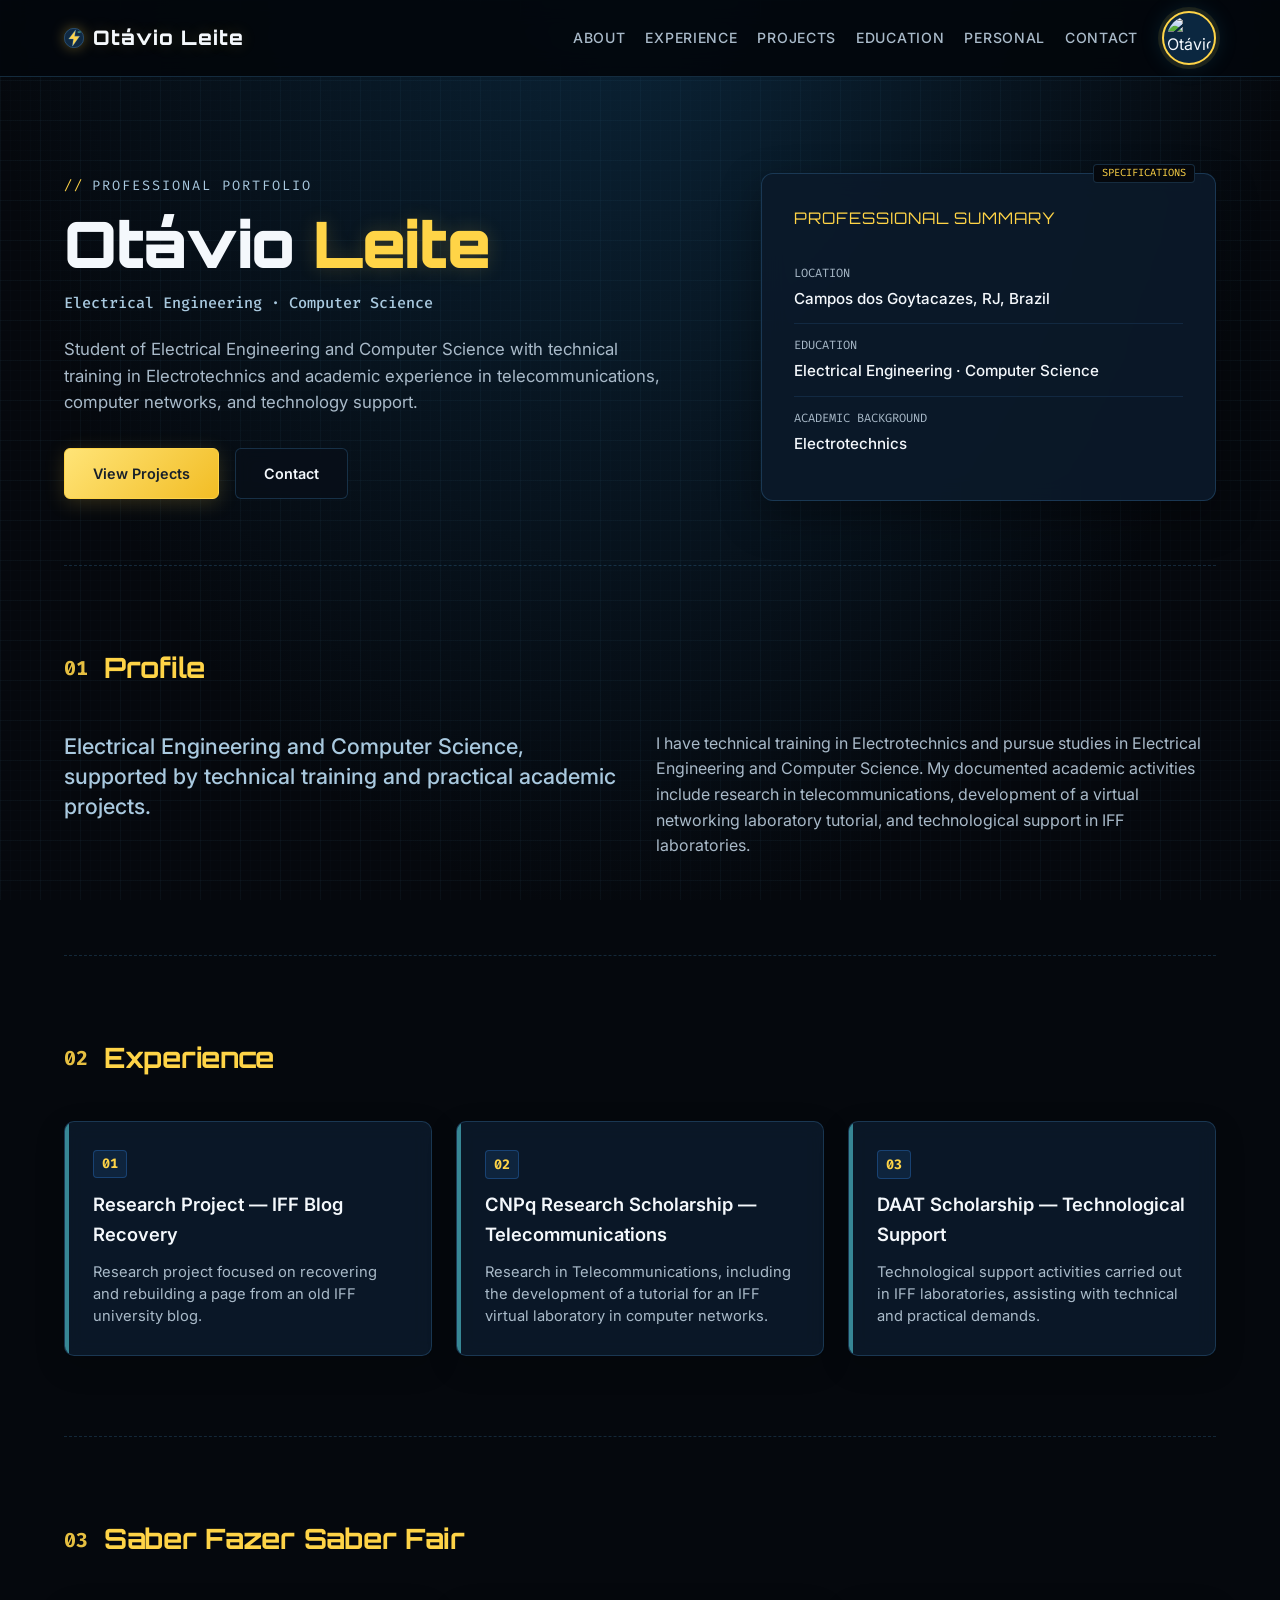
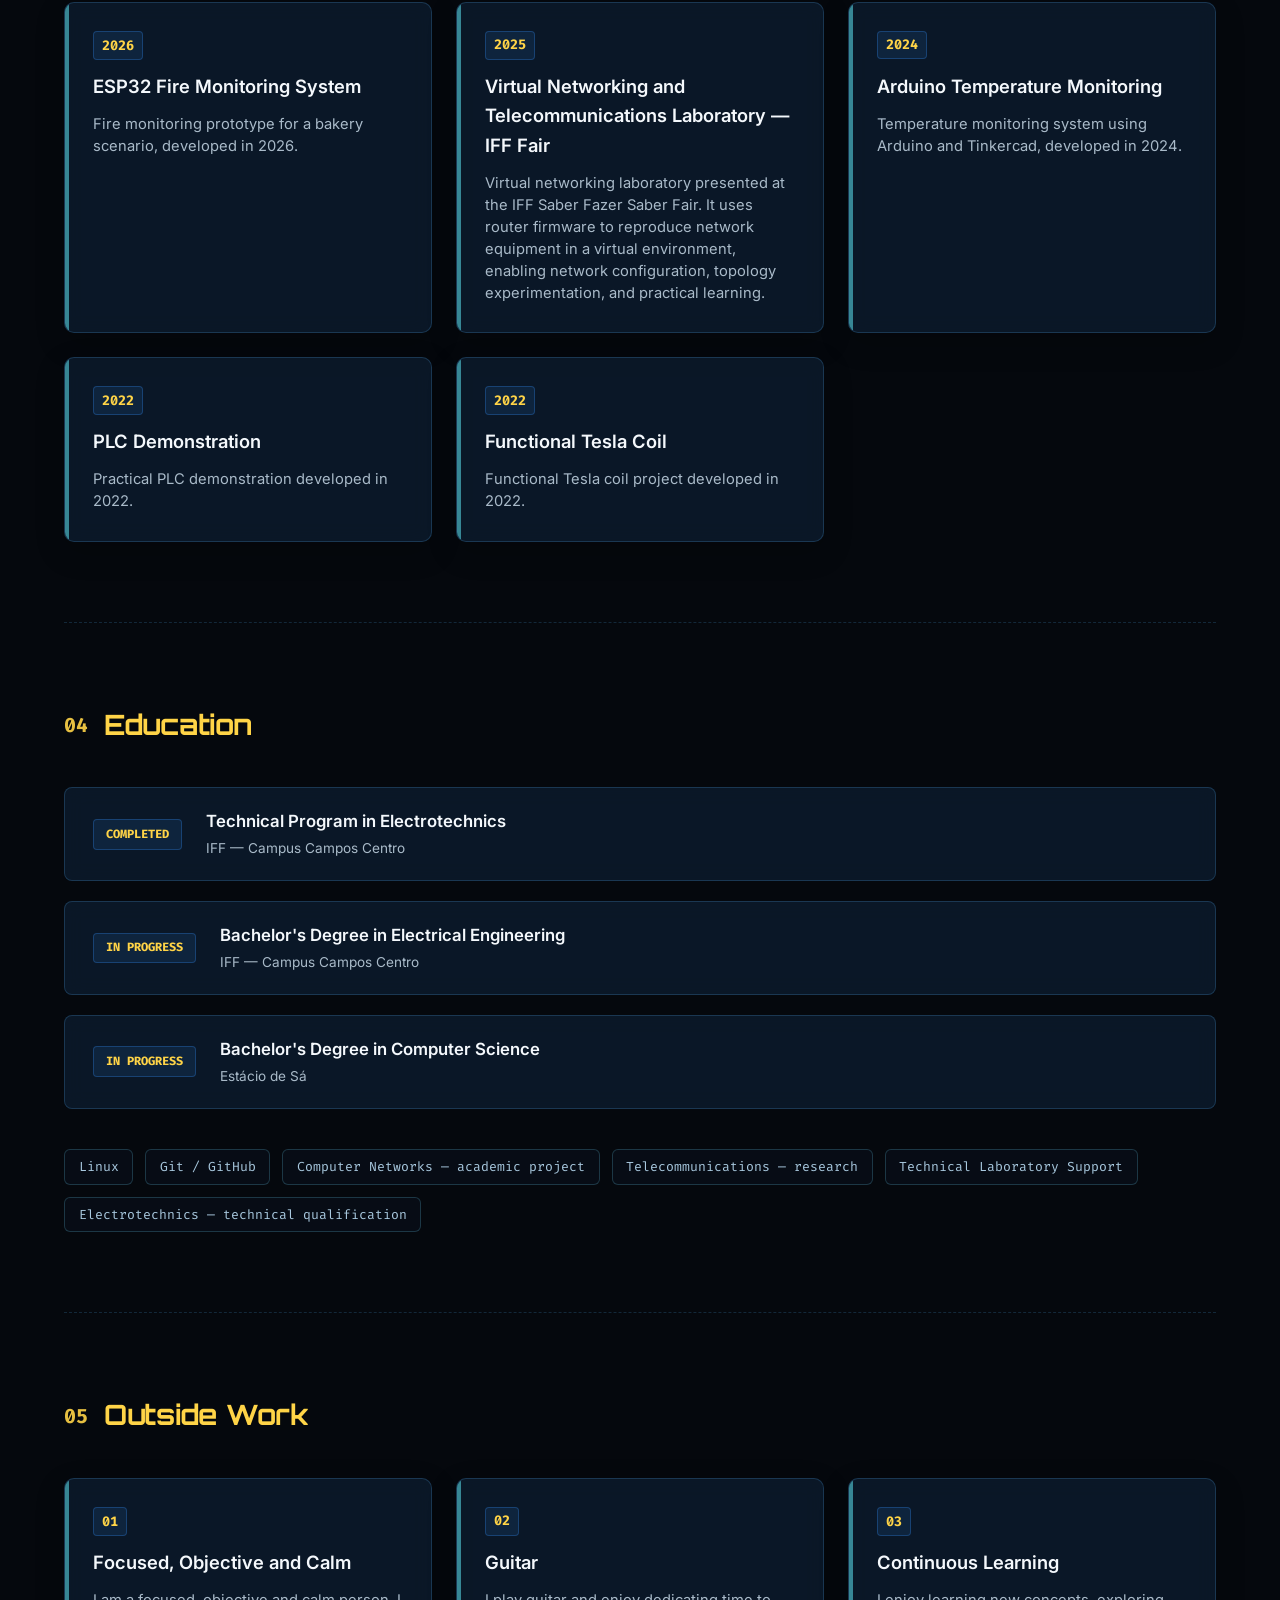
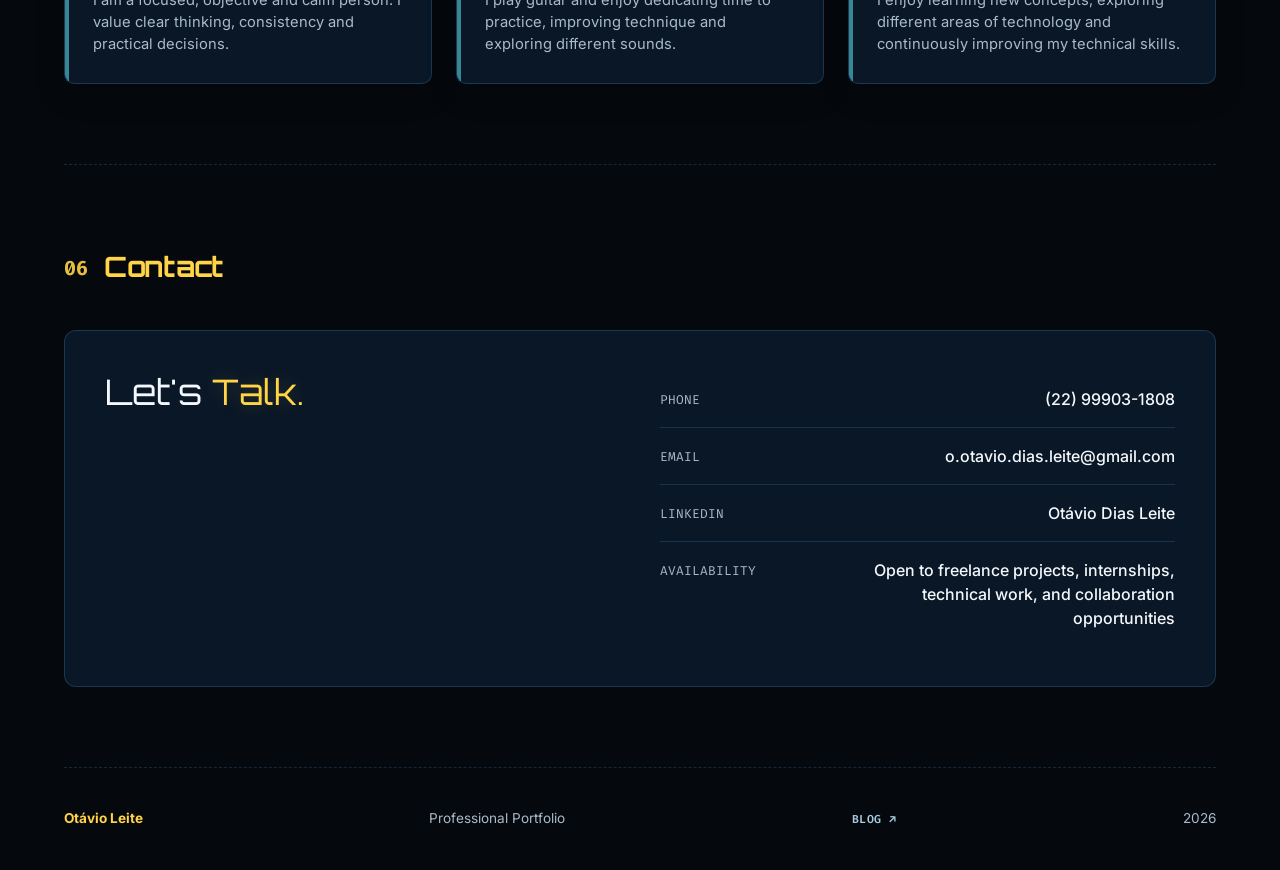
==== index.html @ 0d03ea71 "Keep portfolio accessibility text in English source" ====
<!DOCTYPE html>
<html lang="en" class="scroll-smooth">
<head>
  <meta charset="UTF-8">
  <meta name="viewport" content="width=device-width, initial-scale=1.0">
  <meta name="description" content="Otávio Leite — technical background in Electrotechnics, Electrical Engineering and Computer Science.">
  <meta name="keywords" content="Otávio Leite, eletrotécnica, engenharia elétrica, ciência da computação, telecomunicações, redes de computadores, Linux, programação">
  <link rel="canonical" href="https://otavio-dias-leite.github.io/portfolio/">
  <meta property="og:type" content="website">
  <meta property="og:title" content="Otávio Leite — Portfolio">
  <meta property="og:description" content="Professional portfolio featuring academic background, completed projects, research and technical support experience.">
  <meta property="og:url" content="https://otavio-dias-leite.github.io/portfolio/">
  <meta property="og:site_name" content="Otávio Leite">
  <meta name="twitter:card" content="summary">
  <meta name="twitter:title" content="Otávio Leite — Portfólio">
  <meta name="twitter:description" content="Academic background, completed projects, research and technical support.">
  <script type="application/ld+json">
  {"@context":"https://schema.org","@type":"Person","name":"Otávio Leite","url":"https://otavio-dias-leite.github.io/portfolio/","sameAs":["https://github.com/otavio-dias-leite","https://otavio-dias-leite.github.io/blog/"],"knowsAbout":["Electrotechnics","Electrical Engineering","Computer Science","Telecommunications","Computer Networks","Linux"]}
  </script>
  <title>Otávio Leite — Portfolio</title>
  <meta name="theme-color" content="#071321">
  <link rel="icon" type="image/svg+xml" href="data:image/svg+xml,%3Csvg%20xmlns%3D%22http%3A%2F%2Fwww.w3.org%2F2000%2Fsvg%22%20viewBox%3D%220%200%2064%2064%22%3E%3Ccircle%20cx%3D%2232%22%20cy%3D%2232%22%20r%3D%2231%22%20fill%3D%22%23102A43%22%2F%3E%3Cpath%20d%3D%22M37%206%2015%2035h15l-3%2023%2023-32H34z%22%20fill%3D%22%23FFD447%22%2F%3E%3Cpath%20d%3D%22M45%2013h7%22%20stroke%3D%22%2354C6A5%22%20stroke-width%3D%223%22%20stroke-linecap%3D%22round%22%2F%3E%3C%2Fsvg%3E">

  <!-- Fonts -->
  <link rel="preconnect" href="https://fonts.googleapis.com">
  <link rel="preconnect" href="https://fonts.gstatic.com" crossorigin>
  <link href="https://fonts.googleapis.com/css2?family=Inter:wght@300;400;500;600;700&family=Orbitron:wght@500;700;800;900&family=Fira+Code:wght@400;500&display=swap" rel="stylesheet">

  <style>
    :root {
      --bg: #061326;
      --bg-gradient: radial-gradient(ellipse at 50% 0%, #0b2b55 0%, #061326 75%);
      --panel: rgba(24, 15, 39, 0.75);
      --panel-border: rgba(77, 163, 255, 0.2);
      --panel-hover: rgba(36, 20, 54, 0.88);
      --line: rgba(77, 163, 255, 0.22);
      --line-hover: rgba(77, 163, 255, 0.7);
      --purple: #4da3ff;
      --purple-glow: rgba(57, 139, 255, 0.25);
      --lavender: #91caff;
      --lavender-glow: rgba(77, 163, 255, 0.2);
      --text: #f2f8ff;
      --muted: #a8bad0;
      --font-heading: 'Orbitron', sans-serif;
      --font-body: 'Inter', sans-serif;
      --font-mono: 'Fira Code', monospace;
    }

    * {
      box-sizing: border-box;
      margin: 0;
      padding: 0;
    }

    html {
      scroll-behavior: smooth;
    }

    body {
      background-color: var(--bg);
      background-image:
        radial-gradient(ellipse at 50% -10%, rgba(23, 105, 210, 0.30), transparent 70%),
        linear-gradient(rgba(77, 163, 255, 0.055) 1px, transparent 1px),
        linear-gradient(90deg, rgba(77, 163, 255, 0.055) 1px, transparent 1px),
        linear-gradient(rgba(77, 163, 255, 0.018) 1px, transparent 1px),
        linear-gradient(90deg, rgba(77, 163, 255, 0.018) 1px, transparent 1px);
      background-size:
        100% 100%,
        40px 40px,
        40px 40px,
        10px 10px,
        10px 10px;
      background-attachment: fixed;
      color: var(--text);
      font-family: var(--font-body);
      line-height: 1.6;
      overflow-x: hidden;
      min-height: 100vh;
    }

    /* Layout Utility Classes */
    .container {
      max-width: 1200px;
      margin: 0 auto;
      padding: 0 1.5rem;
      width: 100%;
    }

    section {
      padding: 5rem 0;
      border-bottom: 1px dashed var(--line);
      position: relative;
    }

    header {
      position: sticky;
      top: 0;
      z-index: 100;
      background: rgba(5, 14, 23, 0.85);
      backdrop-filter: blur(12px);
      -webkit-backdrop-filter: blur(12px);
      border-bottom: 1px solid var(--panel-border);
      transition: border-color 0.3s ease;
    }

    header .container.header {
      display: flex;
      align-items: center;
      justify-content: space-between;
      height: 70px;
    }

    .brand {
      position: relative;
      font-family: var(--font-heading);
      font-weight: 800;
      font-size: 1.25rem;
      color: var(--purple);
      text-decoration: none;
      letter-spacing: 1px;
      text-shadow: 0 0 12px var(--purple-glow);
      display: flex;
      align-items: center;
      gap: 0.5rem;
    }


    nav {
      display: flex;
      gap: 1.5rem;
      align-items: center;
    }

    nav a {
      color: var(--muted);
      text-decoration: none;
      font-size: 0.88rem;
      font-weight: 500;
      text-transform: uppercase;
      letter-spacing: 0.05em;
      transition: all 0.25s ease;
    }

    nav a:hover {
      color: var(--purple);
      text-shadow: 0 0 10px var(--purple-glow);
    }

    /* Language Switcher */
    .lang {
      display: flex;
      align-items: center;
      border: 1px solid var(--line);
      border-radius: 6px;
      overflow: hidden;
      background: rgba(24, 15, 39, 0.6);
    }

    .lang button {
      background: transparent;
      border: none;
      color: var(--muted);
      padding: 0.35rem 0.65rem;
      font-size: 0.75rem;
      font-family: var(--font-mono);
      font-weight: 600;
      cursor: pointer;
      transition: all 0.25s ease;
    }

    .lang button.active {
      background: var(--purple);
      color: #061326;
      font-weight: 700;
    }

    .hero {
      display: grid;
      grid-template-columns: 1.3fr 0.9fr;
      gap: 2.5rem;
      align-items: center;
      padding: 6rem 0 4rem;
      border-bottom: 1px dashed var(--line);
    }

    .eyebrow {
      color: var(--lavender);
      font-family: var(--font-mono);
      font-size: 0.85rem;
      text-transform: uppercase;
      letter-spacing: 2px;
      margin-bottom: 0.75rem;
      display: flex;
      align-items: center;
      gap: 0.5rem;
    }

    .eyebrow::before {
      content: "//";
      color: var(--purple);
    }

    h1 {
      font-family: var(--font-heading);
      font-size: clamp(2.5rem, 5vw, 4rem);
      font-weight: 900;
      line-height: 1.1;
      letter-spacing: -0.02em;
      margin-bottom: 0.75rem;
    }

    h1 span {
      color: var(--purple);
      text-shadow: 0 0 20px var(--purple-glow);
    }

    .lock-icon {
      width: 1.05rem;
      height: 1.05rem;
      flex: 0 0 auto;
      display: block;
      stroke: currentColor;
    }

    h1.glitch {
      position: relative;
      display: inline-block;
      isolation: isolate;
    }

    h1.glitch::before,
    h1.glitch::after {
      content: attr(data-text);
      position: absolute;
      inset: 0;
      pointer-events: none;
      mix-blend-mode: screen;
      opacity: 0.62;
    }

    h1.glitch::before {
      color: #d9edff;
      animation: glitch-top 4.8s infinite steps(1);
    }

    h1.glitch::after {
      color: #398bff;
      animation: glitch-bottom 4.1s infinite steps(1);
    }

    @keyframes glitch-top {
      0%, 91%, 100% { clip-path: inset(0 0 82% 0); transform: translate(-2px, 0); }
      93% { clip-path: inset(18% 0 61% 0); transform: translate(3px, -1px); }
      95% { clip-path: inset(58% 0 24% 0); transform: translate(-3px, 1px); }
      97% { clip-path: inset(38% 0 43% 0); transform: translate(1px, 0); }
    }

    @keyframes glitch-bottom {
      0%, 88%, 100% { clip-path: inset(86% 0 0 0); transform: translate(2px, 0); }
      90% { clip-path: inset(22% 0 60% 0); transform: translate(-3px, 1px); }
      93% { clip-path: inset(64% 0 17% 0); transform: translate(2px, -1px); }
      96% { clip-path: inset(40% 0 39% 0); transform: translate(-1px, 0); }
    }

    @media (prefers-reduced-motion: reduce) {
      h1.glitch::before,
      h1.glitch::after { animation: none; }
    }

    .role {
      font-family: var(--font-mono);
      color: var(--lavender);
      font-size: 0.95rem;
      font-weight: 500;
      margin-bottom: 1.25rem;
    }

    .intro {
      color: var(--muted);
      font-size: 1.05rem;
      max-width: 600px;
      margin-bottom: 2rem;
    }

    .actions {
      display: flex;
      gap: 1rem;
      flex-wrap: wrap;
    }

    .button {
      display: inline-flex;
      align-items: center;
      justify-content: center;
      padding: 0.8rem 1.75rem;
      border-radius: 6px;
      font-size: 0.9rem;
      font-weight: 600;
      text-decoration: none;
      transition: all 0.3s ease;
      cursor: pointer;
      font-family: var(--font-body);
    }

    .button.primary {
      background: linear-gradient(135deg, #91caff, #1769d2);
      color: #061326;
      box-shadow: 0 4px 20px var(--purple-glow);
      border: 1px solid var(--purple);
    }

    .button.primary:hover {
      background: linear-gradient(135deg, #d9edff, #65adff);
      box-shadow: 0 6px 26px rgba(57, 139, 255, 0.45);
      transform: translateY(-2px);
    }

    .button.secondary {
      background: rgba(24, 15, 39, 0.6);
      color: var(--text);
      border: 1px solid var(--panel-border);
      backdrop-filter: blur(8px);
    }

    .button.secondary:hover {
      border-color: var(--lavender);
      color: var(--lavender);
      box-shadow: 0 4px 18px var(--lavender-glow);
      transform: translateY(-2px);
    }

    /* Sidebar Summary Panel */
    .summary {
      background: var(--panel);
      backdrop-filter: blur(12px);
      -webkit-backdrop-filter: blur(12px);
      border: 1px solid var(--panel-border);
      border-radius: 12px;
      padding: 2rem;
      box-shadow: 0 16px 40px rgba(0, 0, 0, 0.35);
      position: relative;
    }

    .summary::before {
      content: "SPECIFICATIONS";
      position: absolute;
      top: -10px;
      right: 20px;
      background: var(--bg);
      padding: 0 8px;
      font-family: var(--font-mono);
      font-size: 0.65rem;
      color: var(--purple);
      border: 1px solid var(--panel-border);
      border-radius: 4px;
    }

    .summary-title {
      font-family: var(--font-heading);
      color: var(--purple);
      font-size: 1rem;
      margin-bottom: 1.25rem;
      text-transform: uppercase;
      letter-spacing: 1px;
    }

    .summary-row {
      display: flex;
      flex-direction: column;
      gap: 0.25rem;
      padding: 0.75rem 0;
      border-bottom: 1px solid rgba(77, 163, 255, 0.12);
    }

    .summary-row:last-child {
      border-bottom: none;
    }

    .summary-row .label {
      font-family: var(--font-mono);
      font-size: 0.75rem;
      color: var(--muted);
      text-transform: uppercase;
    }

    .summary-row .value {
      color: var(--text);
      font-weight: 500;
      font-size: 0.95rem;
    }

    .section-head {
      display: flex;
      align-items: center;
      gap: 1rem;
      margin-bottom: 2.5rem;
    }

    .index {
      font-family: var(--font-mono);
      color: var(--purple);
      font-size: 1.25rem;
      font-weight: 700;
      opacity: 0.9;
    }

    .section-title {
      font-family: var(--font-heading);
      font-size: 1.75rem;
      letter-spacing: -0.01em;
      color: var(--text);
    }

    /* Modern Grids */
    .grid {
      display: grid;
      grid-template-columns: repeat(auto-fit, minmax(280px, 1fr));
      gap: 1.5rem;
    }

    .grid.three-cols {
      grid-template-columns: repeat(auto-fit, minmax(300px, 1fr));
    }

    /* Cards */
    .card {
      background: var(--panel);
      backdrop-filter: blur(10px);
      -webkit-backdrop-filter: blur(10px);
      border: 1px solid var(--panel-border);
      border-radius: 10px;
      padding: 1.75rem;
      position: relative;
      overflow: hidden;
      transition: all 0.3s ease;
      box-shadow: 0 10px 30px rgba(0, 0, 0, 0.2);
    }

    .card::before {
      content: "";
      position: absolute;
      top: 0;
      left: 0;
      width: 4px;
      height: 100%;
      background: var(--lavender);
      opacity: 0.7;
      transition: all 0.3s ease;
    }

    .card:hover {
      border-color: var(--line-hover);
      background: var(--panel-hover);
      transform: translateY(-4px);
      box-shadow: 0 14px 36px rgba(0, 0, 0, 0.35);
    }

    .card:hover::before {
      background: var(--purple);
      box-shadow: 0 0 10px var(--purple-glow);
    }

    .card-number {
      font-family: var(--font-mono);
      color: var(--purple);
      font-size: 0.85rem;
      font-weight: 700;
      margin-bottom: 0.75rem;
      display: inline-block;
      padding: 0.15rem 0.5rem;
      background: rgba(57, 139, 255, 0.12);
      border-radius: 4px;
      border: 1px solid rgba(57, 139, 255, 0.22);
    }

    .card h3 {
      font-size: 1.15rem;
      font-weight: 600;
      margin-bottom: 0.75rem;
      color: var(--text);
    }

    .card p {
      color: var(--muted);
      font-size: 0.92rem;
      line-height: 1.5;
    }

    /* About Section Specific Layout */
    .two {
      display: grid;
      grid-template-columns: 1fr 1fr;
      gap: 2rem;
    }

    .lead {
      font-size: 1.35rem;
      font-weight: 500;
      color: var(--lavender);
      line-height: 1.4;
    }

    .text p {
      color: var(--muted);
      margin-bottom: 1rem;
      font-size: 1rem;
    }

    .education {
      display: flex;
      flex-direction: column;
      gap: 1.25rem;
      margin-bottom: 2.5rem;
    }

    .education-item {
      background: var(--panel);
      backdrop-filter: blur(10px);
      border: 1px solid var(--panel-border);
      border-radius: 8px;
      padding: 1.25rem 1.75rem;
      display: flex;
      align-items: center;
      gap: 1.5rem;
      transition: all 0.3s ease;
    }

    .education-item:hover {
      border-color: var(--lavender);
      background: var(--panel-hover);
      transform: translateX(4px);
    }

    .education-status {
      font-family: var(--font-mono);
      font-size: 0.75rem;
      font-weight: 700;
      color: var(--purple);
      text-transform: uppercase;
      padding: 0.3rem 0.75rem;
      background: rgba(57, 139, 255, 0.12);
      border: 1px solid rgba(57, 139, 255, 0.25);
      border-radius: 4px;
      white-space: nowrap;
    }

    .education-title {
      font-weight: 600;
      font-size: 1.05rem;
      color: var(--text);
    }

    .education-place {
      font-size: 0.85rem;
      color: var(--muted);
      margin-top: 0.2rem;
    }

    /* Skills Badges */
    .skills {
      display: flex;
      flex-wrap: wrap;
      gap: 0.75rem;
      margin-top: 1.5rem;
    }

    .skill {
      font-family: var(--font-mono);
      font-size: 0.82rem;
      color: var(--lavender);
      border: 1px solid rgba(177, 128, 245, 0.3);
      background: rgba(24, 15, 39, 0.5);
      padding: 0.4rem 0.85rem;
      border-radius: 6px;
      transition: all 0.25s ease;
      cursor: default;
    }

    .skill:hover {
      border-color: var(--purple);
      color: var(--purple);
      background: rgba(57, 139, 255, 0.10);
      box-shadow: 0 4px 14px var(--purple-glow);
      transform: translateY(-2px);
    }

    /* Contact */
    .contact {
      display: grid;
      grid-template-columns: 1fr 1fr;
      gap: 2.5rem;
      background: var(--panel);
      backdrop-filter: blur(12px);
      border: 1px solid var(--panel-border);
      border-radius: 12px;
      padding: 2.5rem;
    }

    .contact-title {
      font-family: var(--font-heading);
      font-size: 2.2rem;
      line-height: 1.2;
    }

    .contact-title span {
      color: var(--purple);
      text-shadow: 0 0 20px var(--purple-glow);
    }

    /*
      CORREÇÃO:
      Mantém os rótulos alinhados à esquerda e os valores
      alinhados à direita. A coluna dos valores pode crescer
      e quebrar linha sem deslocar o restante.
    */
    .contact-row {
      display: grid;
      grid-template-columns: 140px minmax(0, 1fr);
      gap: 1.5rem;
      align-items: start;
      padding: 1rem 0;
      border-bottom: 1px solid var(--line);
    }

    .contact-row:last-child {
      border-bottom: none;
    }

    .contact-row .label {
      font-family: var(--font-mono);
      font-size: 0.8rem;
      color: var(--muted);
      text-transform: uppercase;
      padding-top: 0.15rem;
    }

    .contact-row a,
    .contact-row span:not(.label) {
      color: var(--text);
      text-decoration: none;
      font-weight: 500;
      transition: color 0.25s ease;
      text-align: right;
      line-height: 1.5;
      overflow-wrap: anywhere;
      min-width: 0;
    }

    .contact-row a:hover {
      color: var(--purple);
      text-shadow: 0 0 10px var(--purple-glow);
    }

    /* Footer */
    footer {
      padding: 2.5rem 0;
      display: flex;
      justify-content: space-between;
      align-items: center;
      font-size: 0.85rem;
      color: var(--muted);
      flex-wrap: wrap;
      gap: 1rem;
    }

    footer strong {
      color: var(--purple);
    }

    @media (max-width: 900px) {
      .hero {
        grid-template-columns: 1fr;
        padding: 3rem 0;
      }

      .two {
        grid-template-columns: 1fr;
      }

      .contact {
        grid-template-columns: 1fr;
        padding: 1.75rem;
      }
    }

    @media (max-width: 768px) {
      header .container.header {
        flex-wrap: wrap;
        height: auto;
        padding-top: 0.75rem;
        padding-bottom: 0.75rem;
        gap: 0.75rem;
      }

      nav {
        order: 3;
        width: 100%;
        overflow-x: auto;
        padding-bottom: 0.25rem;
        gap: 1rem;
      }

      nav a {
        white-space: nowrap;
        font-size: 0.8rem;
      }

      .education-item {
        flex-direction: column;
        align-items: flex-start;
        gap: 0.75rem;
      }

      footer {
        flex-direction: column;
        text-align: center;
      }
    }

    /*
      No celular, os dados de contato passam para duas linhas:
      Rótulo
      Valor
      Isso evita que Disponibilidade fique espremida.
    */
    @media (max-width: 600px) {
      .contact-row {
        grid-template-columns: 1fr;
        gap: 0.35rem;
      }

      .contact-row .label {
        padding-top: 0;
      }

      .contact-row a,
      .contact-row span:not(.label) {
        text-align: left;
      }
    }
  
    /* Unified black, electric-blue and neon-cyan lightning identity */
    :root{
      --bg:#05080d;
      --bg-gradient:radial-gradient(ellipse at 50% -10%,rgba(13,65,126,.42),transparent 72%);
      --panel:rgba(10,18,29,.90);
      --panel-border:rgba(53,145,255,.28);
      --panel-hover:rgba(12,28,47,.96);
      --line:rgba(53,145,255,.24);
      --line-hover:rgba(72,160,255,.78);
      --purple:#4da3ff;
      --purple-glow:rgba(53,145,255,.26);
      --lavender:#8fc7ff;
      --lavender-glow:rgba(53,145,255,.20);
      --text:#f3f7fc;
      --muted:#9eafc3;
      --bolt:#00e5ff;
      --font-heading:'Orbitron',sans-serif;
      --font-body:'Inter',sans-serif;
      --font-mono:'Fira Code',monospace;
    }
    body{
      background-color:#05080d;
      background-image:
        radial-gradient(ellipse at 50% -10%,rgba(13,65,126,.42),transparent 72%),
        linear-gradient(rgba(77,163,255,.055) 1px,transparent 1px),
        linear-gradient(90deg,rgba(77,163,255,.055) 1px,transparent 1px),
        linear-gradient(rgba(77,163,255,.018) 1px,transparent 1px),
        linear-gradient(90deg,rgba(77,163,255,.018) 1px,transparent 1px);
      background-size:100% 100%,40px 40px,40px 40px,10px 10px,10px 10px;
      background-attachment:fixed;
      color:var(--text);
    }
    header{background:rgba(3,7,12,.94);border-color:var(--panel-border)}
    .brand{color:var(--text);text-shadow:0 0 16px var(--purple-glow)}
    .brand .lock-icon{filter:drop-shadow(0 0 7px rgba(0,229,255,.22))}
    nav a{color:var(--muted)}
    nav a:hover,.contact-row a:hover{color:var(--bolt);text-shadow:0 0 10px rgba(0,229,255,.22)}
    .lang{background:rgba(8,15,25,.94);border:1px solid var(--panel-border);border-radius:7px}
    .lang button{background:transparent;color:var(--muted);border:0}
    .lang button:hover{color:var(--bolt);background:rgba(0,229,255,.07)}
    .lang button.active{background:var(--purple);color:#04101e;box-shadow:inset 0 -2px 0 var(--bolt)}
    h1 span,.section-title,.summary-title,.index,.card-number,.education-status,footer strong{color:var(--purple)}
    h1.glitch::before{color:var(--bolt)}
    h1.glitch::after{color:#4da3ff}
    .eyebrow::before{color:var(--bolt)}
    .eyebrow,.role,.lead{color:var(--lavender)}
    .button.primary{background:linear-gradient(135deg,#4da3ff,#1769d2);color:#fff;border:1px solid #4da3ff;box-shadow:0 4px 20px var(--purple-glow)}
    .button.primary:hover{background:linear-gradient(135deg,#70b8ff,#1769d2);box-shadow:0 6px 26px rgba(53,145,255,.4)}
    .button.secondary{background:rgba(8,15,25,.82);color:var(--text);border:1px solid var(--panel-border)}
    .button.secondary:hover{border-color:var(--bolt);color:var(--bolt)}
    .summary,.card,.education-item,.contact{background:var(--panel);border-color:var(--panel-border)}
    .summary::before{color:var(--bolt);background:#05080d;border-color:var(--panel-border)}
    .card::before{background:var(--purple)}
    .card:hover::before{background:var(--bolt);box-shadow:0 0 12px rgba(0,229,255,.3)}
    .card-number,.education-status{background:rgba(53,145,255,.11);border-color:rgba(53,145,255,.28)}
    .skill{color:var(--lavender);border-color:var(--panel-border);background:rgba(8,15,25,.78)}
    .skill:hover{color:var(--bolt);border-color:var(--bolt);background:rgba(0,229,255,.07)}
    .contact-title span{color:var(--bolt);text-shadow:0 0 18px rgba(0,229,255,.18)}
    a{transition:color .2s ease,border-color .2s ease}
    ::selection{background:#1769d2;color:#fff}
    @media(max-width:768px){
      .lang{margin-left:auto}
      header .container.header{gap:.7rem}
    }
    @media(prefers-reduced-motion:reduce){
      *,*::before,*::after{scroll-behavior:auto!important;animation-duration:.01ms!important;animation-iteration-count:1!important;transition-duration:.01ms!important}
    }
  
    /* Header: taller two-level layout; every navigation option stays visible */
    header .container.header{
      height:auto;
      min-height:112px;
      display:grid;
      grid-template-columns:minmax(0,1fr) auto;
      grid-template-areas:"brand lang" "nav nav";
      align-items:center;
      column-gap:1.25rem;
      row-gap:.65rem;
      padding-top:.8rem;
      padding-bottom:.8rem;
    }
    .brand{grid-area:brand}
    header nav#nav{
      grid-area:nav;
      width:100%;
      display:flex;
      flex-wrap:wrap;
      justify-content:center;
      align-items:center;
      gap:.55rem 1.5rem;
      overflow:visible;
      padding:.15rem 0;
    }
    header nav#nav a{white-space:nowrap}
    header .lang{grid-area:lang;justify-self:end}
    .brand .lock-icon{
      width:1.25rem;
      height:1.25rem;
      color:#4da3ff;
      filter:drop-shadow(0 0 7px rgba(77,163,255,.3));
    }
    @media(max-width:768px){
      header .container.header{
        height:auto;
        min-height:0;
        grid-template-columns:minmax(0,1fr) auto;
        grid-template-areas:"brand lang" "nav nav";
        gap:.65rem .5rem;
        padding-top:.75rem;
        padding-bottom:.75rem;
      }
      header nav#nav{
        order:initial;
        width:100%;
        overflow:visible;
        flex-wrap:wrap;
        justify-content:center;
        gap:.5rem 1rem;
        padding:0;
      }
      header nav#nav a{font-size:.72rem}
    }
    @media(max-width:390px){
      .brand{font-size:1rem;letter-spacing:0}
      header .lang button{padding:.3rem .45rem;font-size:.68rem}
      header nav#nav{column-gap:.75rem}
    }

    .footer-links{display:flex;flex-wrap:wrap;gap:1rem}
    .footer-links a{color:var(--lavender);font:600 .72rem var(--font-mono);text-decoration:none;letter-spacing:.04em}
    .footer-links a:hover{color:#00e5ff}
    @media(max-width:640px){footer{gap:1rem;flex-wrap:wrap}.footer-links{width:100%;flex-direction:column;gap:.55rem}}

    /* Header alignment: keep the name and navigation on a shared baseline. */
    header .container.header{
      display:flex;
      flex-direction:row;
      align-items:center;
      justify-content:space-between;
      min-height:76px;
      height:auto;
      gap:1.5rem;
      padding-top:.65rem;
      padding-bottom:.65rem;
    }
    header .brand{
      display:inline-flex;
      align-items:center;
      align-self:center;
      flex:0 0 auto;
      gap:.55rem;
      margin:0;
      padding:0;
      line-height:1;
      white-space:nowrap;
    }
    header .brand span{
      display:block;
      line-height:1.2;
      margin:0;
      padding:0;
    }
    header nav#nav{
      display:flex;
      align-items:center;
      justify-content:flex-end;
      flex:1 1 auto;
      width:auto;
      min-width:0;
      margin:0;
      padding:0;
      gap:.55rem 1.25rem;
    }
    header nav#nav a{
      display:inline-flex;
      align-items:center;
      line-height:1.25;
      padding:.25rem 0;
      white-space:nowrap;
    }
    @media(max-width:900px){
      header .container.header{
        flex-wrap:wrap;
        justify-content:center;
        row-gap:.65rem;
      }
      header .brand{margin-right:auto}
      header nav#nav{
        flex:1 0 100%;
        justify-content:center;
        width:100%;
        gap:.5rem 1rem;
      }
    }
    @media(max-width:480px){
      header .container.header{align-items:center;gap:.7rem .5rem}
      header .brand{font-size:1rem}
      header nav#nav{justify-content:flex-start;gap:.45rem .85rem}
      header nav#nav a{font-size:.72rem}
    }

    /* Shared identity: midnight blue, lightning yellow and restrained teal. */
    :root{--bg:#071321;--panel:rgba(11,25,42,.92);--panel-border:rgba(72,151,210,.25);--panel-hover:rgba(14,37,59,.97);--line:rgba(76,157,213,.22);--line-hover:rgba(255,212,71,.72);--purple:#ffd447;--purple-glow:rgba(255,212,71,.18);--lavender:#a9c9df;--lavender-glow:rgba(88,177,194,.16);--bolt:#ffd447;--text:#f4f8fc;--muted:#a9bac9}
    body{background-image:radial-gradient(ellipse at 50% -10%,rgba(21,91,139,.34),transparent 72%),linear-gradient(rgba(82,153,194,.045) 1px,transparent 1px),linear-gradient(90deg,rgba(82,153,194,.045) 1px,transparent 1px),linear-gradient(rgba(82,153,194,.014) 1px,transparent 1px),linear-gradient(90deg,rgba(82,153,194,.014) 1px,transparent 1px)}
    .brand .lock-icon{filter:drop-shadow(0 0 7px rgba(255,212,71,.38))}
    .button.primary{background:linear-gradient(135deg,#ffe477,#f2bd25);color:#18202a;border-color:#ffd447}
    .button.primary::before{color:#26384a}
    .button.primary:hover{background:linear-gradient(135deg,#fff0a8,#ffd447)}
    .button.secondary:hover,.skill:hover,.education-item:hover{border-color:#ffd447;color:#ffd447}
    .summary::before{color:#ffd447}
    .card::before{background:#4bb7c5}.card:hover::before{background:#ffd447}
    .skill{border-color:rgba(87,167,190,.28)}.skill:hover{background:rgba(255,212,71,.07)}
    .contact-title span{color:#ffd447;text-shadow:0 0 18px rgba(255,212,71,.2)}
    .profile-photo{width:54px;height:54px;object-fit:cover;border-radius:50%;border:2px solid #ffd447;padding:3px;background:#0b2740;box-shadow:0 0 0 4px rgba(255,212,71,.10),0 0 22px rgba(40,145,183,.22);justify-self:end;grid-area:profile}
    header .container.header{grid-template-columns:minmax(0,1fr) auto 64px;grid-template-areas:"brand lang profile" "nav nav nav"}
    @media(max-width:768px){.profile-photo{width:43px;height:43px}header .container.header{grid-template-columns:minmax(0,1fr) auto 48px;grid-template-areas:"brand lang profile" "nav nav nav"}}
    ::selection{background:#ffd447;color:#101820}

    .profile-photo{position:relative;transform:scale(1);transform-origin:top right;transition:transform .22s ease,box-shadow .22s ease,border-color .22s ease;z-index:10;cursor:pointer}
    .profile-photo:hover,.profile-photo:focus-visible{transform:scale(1.28);box-shadow:0 0 0 5px rgba(255,212,71,.17),0 8px 26px rgba(0,0,0,.32);border-color:#54c6a5}
    @media(prefers-reduced-motion:reduce){.profile-photo{transition:none}}
  </style>
  <script src="./locale-router.js"></script>
</head>

<body>

  <header>
    <div class="container header">

      <a class="brand" href="#home">
        <svg class="lock-icon" viewBox="0 0 64 64" aria-hidden="true" focusable="false"><circle cx="32" cy="32" r="31" fill="#102A43"/><path d="M37 6 15 35h15l-3 23 23-32H34z" fill="#FFD447"/><path d="M45 13h7" stroke="#54C6A5" stroke-width="3" stroke-linecap="round"/></svg>
        <span>Otávio Leite</span>
      </a>

      <nav id="nav" aria-label="Primary navigation"></nav>
      <img class="profile-photo" src="https://avatars.githubusercontent.com/u/202568632?v=4&s=1024" alt="Otávio Leite profile photo" loading="eager" referrerpolicy="no-referrer">

    </div>
  </header>

  <main id="home" class="container">

    <!-- Hero Section -->
    <section class="hero">

      <div>

        <div
          class="eyebrow"
          data-i18n="hero.eyebrow"
        ></div>

        <h1 data-text="Otávio Leite">
          Otávio <span>Leite</span>
        </h1>

        <div
          class="role"
          data-i18n="hero.role"
        ></div>

        <p
          class="intro"
          data-i18n="hero.text"
        ></p>

        <div class="actions">

          <a
            class="button primary"
            href="#projects"
            data-i18n="hero.projects"
          ></a>

          <a
            class="button secondary"
            href="#contact"
            data-i18n="hero.contact"
          ></a>

        </div>

      </div>

      <aside class="summary">

        <div
          class="summary-title"
          data-i18n="summary.title"
        ></div>

        <div class="summary-row">

          <span
            class="label"
            data-i18n="summary.locationLabel"
          ></span>

          <span
            class="value"
            data-i18n="summary.location"
          ></span>

        </div>

        <div class="summary-row">

          <span
            class="label"
            data-i18n="summary.educationLabel"
          ></span>

          <span
            class="value"
            data-i18n="summary.education"
          ></span>

        </div>

        <div class="summary-row">
          <span class="label" data-i18n="summary.focusLabel"></span>
          <span class="value" data-i18n="summary.focus"></span>
        </div>

      </aside>

    </section>

    <!-- About Section -->
    <section id="about">

      <div class="section-head">

        <div class="index">01</div>

        <h2
          class="section-title"
          data-i18n="about.title"
        ></h2>

      </div>

      <div class="two">

        <div
          class="lead"
          data-i18n="about.lead"
        ></div>

        <div class="text">

          <p
            data-i18n="about.p1"
          ></p>

        </div>

      </div>

    </section>

    <!-- Experience Section -->
    <section id="experience">

      <div class="section-head">

        <div class="index">02</div>

        <h2
          class="section-title"
          data-i18n="experience.title"
        ></h2>

      </div>

      <div class="grid three-cols">

        <article class="card">

          <div class="card-number">01</div>

          <h3
            data-i18n="experience.e1.title"
          ></h3>

          <p
            data-i18n="experience.e1.text"
          ></p>

        </article>

        <article class="card">

          <div class="card-number">02</div>

          <h3
            data-i18n="experience.e2.title"
          ></h3>

          <p
            data-i18n="experience.e2.text"
          ></p>

        </article>

        <article class="card">

          <div class="card-number">03</div>

          <h3
            data-i18n="experience.e3.title"
          ></h3>

          <p
            data-i18n="experience.e3.text"
          ></p>

        </article>

      </div>

    </section>

    <!-- Projects Section -->
    <section id="projects">

      <div class="section-head">

        <div class="index">03</div>

        <h2
          class="section-title"
          data-i18n="projects.title"
        ></h2>

      </div>

      <div class="grid">

        <article class="card">

          <div class="card-number">2026</div>

          <h3
            data-i18n="projects.p1.title"
          ></h3>

          <p
            data-i18n="projects.p1.text"
          ></p>

        </article>

        <article class="card">

          <div class="card-number">2025</div>

          <h3
            data-i18n="projects.p2.title"
          ></h3>

          <p
            data-i18n="projects.p2.text"
          ></p>

        </article>

        <article class="card">

          <div class="card-number">2024</div>

          <h3
            data-i18n="projects.p3.title"
          ></h3>

          <p
            data-i18n="projects.p3.text"
          ></p>

        </article>

        <article class="card">

          <div class="card-number">2022</div>

          <h3
            data-i18n="projects.p4.title"
          ></h3>

          <p
            data-i18n="projects.p4.text"
          ></p>

        </article>

        <article class="card">

          <div class="card-number">2022</div>

          <h3
            data-i18n="projects.p5.title"
          ></h3>

          <p
            data-i18n="projects.p5.text"
          ></p>

        </article>

      </div>

    </section>

    <!-- Education Section -->
    <section id="education">

      <div class="section-head">

        <div class="index">04</div>

        <h2
          class="section-title"
          data-i18n="education.title"
        ></h2>

      </div>

      <div class="education">

        <article class="education-item">

          <div
            class="education-status"
            data-i18n="education.e1.status"
          ></div>

          <div>

            <div
              class="education-title"
              data-i18n="education.e1.title"
            ></div>

            <div class="education-place">
              IFF — Campus Campos Centro
            </div>

          </div>

        </article>

        <article class="education-item">

          <div
            class="education-status"
            data-i18n="education.e2.status"
          ></div>

          <div>

            <div
              class="education-title"
              data-i18n="education.e2.title"
            ></div>

            <div class="education-place">
              IFF — Campus Campos Centro
            </div>

          </div>

        </article>

        <article class="education-item">

          <div
            class="education-status"
            data-i18n="education.e3.status"
          ></div>

          <div>

            <div
              class="education-title"
              data-i18n="education.e3.title"
            ></div>

            <div class="education-place">
              Estácio de Sá
            </div>

          </div>

        </article>

      </div>

      <div
        class="skills"
        id="skills"
      ></div>

    </section>

    <!-- Personal Section -->
    <section id="personal">

      <div class="section-head">

        <div class="index">05</div>

        <h2
          class="section-title"
          data-i18n="personal.title"
        ></h2>

      </div>

      <div class="grid three-cols">

        <article class="card">

          <div class="card-number">01</div>

          <h3
            data-i18n="personal.p1.title"
          ></h3>

          <p
            data-i18n="personal.p1.text"
          ></p>

        </article>

        <article class="card">

          <div class="card-number">02</div>

          <h3
            data-i18n="personal.p2.title"
          ></h3>

          <p
            data-i18n="personal.p2.text"
          ></p>

        </article>

        <article class="card">

          <div class="card-number">03</div>

          <h3
            data-i18n="personal.p3.title"
          ></h3>

          <p
            data-i18n="personal.p3.text"
          ></p>

        </article>

      </div>

    </section>

    <!-- Contact Section -->
    <section id="contact">

      <div class="section-head">

        <div class="index">06</div>

        <h2
          class="section-title"
          data-i18n="contact.title"
        ></h2>

      </div>

      <div class="contact">

        <div
          class="contact-title"
          data-i18n="contact.headline"
        ></div>

        <div>

          <div class="contact-row">

            <span
              class="label"
              data-i18n="contact.phoneLabel"
            ></span>

            <a href="tel:+5522999031808">
              (22) 99903-1808
            </a>

          </div>

          <div class="contact-row">

            <span class="label">
              Email
            </span>

            <a href="mailto:o.otavio.dias.leite@gmail.com">
              o.otavio.dias.leite@gmail.com
            </a>

          </div>

          <div class="contact-row">

            <span class="label">
              LinkedIn
            </span>

            <a
              href="https://www.linkedin.com/in/otavio-dias-leite-976027366"
              target="_blank"
              rel="noopener noreferrer"
            >
              Otávio Dias Leite
            </a>

          </div>

          <div class="contact-row">

            <span
              class="label"
              data-i18n="contact.availabilityLabel"
            ></span>

            <span
              data-i18n="contact.availability"
            ></span>

          </div>

        </div>

      </div>

    </section>

    <!-- Footer -->
    <footer>

      <span>
        <strong>Otávio Leite</strong>
      </span>

      <span
        data-i18n="footer.focus"
      ></span>

      <span class="footer-links">
        <a href="https://otavio-dias-leite.github.io/blog/">BLOG ↗</a>
      </span>

      <span>2026</span>

    </footer>

  </main>

  <script>
    const t = {

      en: {

        nav: {
          about: "About",
          experience: "Experience",
          projects: "Projects",
          education: "Education",
          personal: "Personal",
          contact: "Contact"
        },

        hero: {
          eyebrow: "Professional Portfolio",
          role: "Electrical Engineering · Computer Science",
          text: "Student of Electrical Engineering and Computer Science with technical training in Electrotechnics and academic experience in telecommunications, computer networks, and technology support.",
          projects: "View Projects",
          contact: "Contact"
        },

        summary: {
          title: "Professional Summary",
          locationLabel: "Location",
          location: "Campos dos Goytacazes, RJ, Brazil",
          educationLabel: "Education",
          education: "Electrical Engineering · Computer Science",
          focusLabel: "Academic Background",
          focus: "Electrotechnics"
        },

        about: {
          title: "Profile",
          lead: "Electrical Engineering and Computer Science, supported by technical training and practical academic projects.",
          p1: "I have technical training in Electrotechnics and pursue studies in Electrical Engineering and Computer Science. My documented academic activities include research in telecommunications, development of a virtual networking laboratory tutorial, and technological support in IFF laboratories."
        },

        experience: {

          title: "Experience",

          e1: {
            title: "Research Project — IFF Blog Recovery",
            text: "Research project focused on recovering and rebuilding a page from an old IFF university blog."
          },

          e2: {
            title: "CNPq Research Scholarship — Telecommunications",
            text: "Research in Telecommunications, including the development of a tutorial for an IFF virtual laboratory in computer networks."
          },

          e3: {
            title: "DAAT Scholarship — Technological Support",
            text: "Technological support activities carried out in IFF laboratories, assisting with technical and practical demands."
          }

        },

        projects: {

          title: "Saber Fazer Saber Fair",

          p1: {
            title: "ESP32 Fire Monitoring System",
            text: "Fire monitoring prototype for a bakery scenario, developed in 2026."
          },

          p2: {
            title: "Virtual Networking and Telecommunications Laboratory — IFF Fair",
            text: "Virtual networking laboratory presented at the IFF Saber Fazer Saber Fair. It uses router firmware to reproduce network equipment in a virtual environment, enabling network configuration, topology experimentation, and practical learning."
          },

          p3: {
            title: "Arduino Temperature Monitoring",
            text: "Temperature monitoring system using Arduino and Tinkercad, developed in 2024."
          },

          p4: {
            title: "PLC Demonstration",
            text: "Practical PLC demonstration developed in 2022."
          },

          p5: {
            title: "Functional Tesla Coil",
            text: "Functional Tesla coil project developed in 2022."
          }

        },

        education: {

          title: "Education",

          e1: {
            status: "Completed",
            title: "Technical Program in Electrotechnics"
          },

          e2: {
            status: "In Progress",
            title: "Bachelor's Degree in Electrical Engineering"
          },

          e3: {
            status: "In Progress",
            title: "Bachelor's Degree in Computer Science"
          }

        },

        skills: [
          "Linux",
          "Git / GitHub",
          "Computer Networks — academic project",
          "Telecommunications — research",
          "Technical Laboratory Support",
          "Electrotechnics — technical qualification"
        ],

        personal: {

          title: "Outside Work",

          p1: {
            title: "Focused, Objective and Calm",
            text: "I am a focused, objective and calm person. I value clear thinking, consistency and practical decisions."
          },

          p2: {
            title: "Guitar",
            text: "I play guitar and enjoy dedicating time to practice, improving technique and exploring different sounds."
          },

          p3: {
            title: "Continuous Learning",
            text: "I enjoy learning new concepts, exploring different areas of technology and continuously improving my technical skills."
          }

        },

        contact: {

          title: "Contact",

          headline: "Let's <span>Talk.</span>",

          phoneLabel: "Phone",

          availabilityLabel: "Availability",

          availability: "Open to freelance projects, internships, technical work, and collaboration opportunities"

        },

        footer: {
          focus: "Professional Portfolio"
        }

      },

      pt: {

        nav: {
          about: "Sobre",
          experience: "Experiência",
          projects: "Projetos",
          education: "Formação",
          personal: "Pessoal",
          contact: "Contato"
        },

        hero: {
          eyebrow: "Portfólio Profissional",
          role: "Engenharia Elétrica · Ciência da Computação · Eletrotécnica",
          text: "Estudante de Engenharia Elétrica e Ciência da Computação, com formação técnica em Eletrotécnica e experiências acadêmicas em telecomunicações, redes de computadores e apoio tecnológico.",
          projects: "Ver Projetos",
          contact: "Contato"
        },

        summary: {
          title: "Resumo Profissional",
          locationLabel: "Localização",
          location: "Campos dos Goytacazes, RJ, Brasil",
          educationLabel: "Formação",
          education: "Engenharia Elétrica · Ciência da Computação",
          focusLabel: "Formação e Experiência",
          focus: "Eletrotécnica"
        },

        about: {
          title: "Perfil",
          lead: "Formação em Engenharia Elétrica e Ciência da Computação, com base técnica em Eletrotécnica e projetos acadêmicos realizados.",
          p1: "Tenho formação técnica em Eletrotécnica e curso Engenharia Elétrica e Ciência da Computação. Minhas experiências acadêmicas documentadas incluem pesquisa em telecomunicações, desenvolvimento de tutorial para laboratório virtual de redes e atividades de apoio tecnológico em laboratórios do IFF."
        },

        experience: {

          title: "Experiência",

          e1: {
            title: "Projeto de Pesquisa — Recuperação de Blog do IFF",
            text: "Projeto de pesquisa voltado à recuperação e reconstrução de uma página de um blog antigo do IFF."
          },

          e2: {
            title: "Bolsa CNPq — Pesquisa em Telecomunicações",
            text: "Pesquisa em Telecomunicações, incluindo o desenvolvimento de um tutorial para um laboratório virtual de redes do IFF."
          },

          e3: {
            title: "Bolsa DAAT — Apoio Tecnológico",
            text: "Atividades de apoio tecnológico realizadas em laboratórios do IFF, auxiliando em demandas técnicas e práticas."
          }

        },

        projects: {

          title: "Feira Saber Fazer Saber",

          p1: {
            title: "Sistema de Monitoramento de Incêndio com ESP32",
            text: "Protótipo de monitoramento de incêndio para uma padaria, desenvolvido em 2026."
          },

          p2: {
            title: "Laboratório Virtual de Redes",
            text: "Projeto apresentado na Feira Saber Fazer Saber do IFF, com firmwares de roteadores para simular equipamentos, configurar redes e testar topologias."
          },

          p3: {
            title: "Monitoramento de Temperatura com Arduino",
            text: "Sistema de monitoramento de temperatura com Arduino e Tinkercad, desenvolvido em 2024."
          },

          p4: {
            title: "Demonstração de CLP",
            text: "Demonstração prática de CLP desenvolvida em 2022."
          },

          p5: {
            title: "Bobina de Tesla Funcional",
            text: "Projeto funcional de Bobina de Tesla desenvolvido em 2022."
          }

        },

        education: {

          title: "Formação",

          e1: {
            status: "Concluído",
            title: "Técnico em Eletrotécnica"
          },

          e2: {
            status: "Cursando",
            title: "Engenharia Elétrica"
          },

          e3: {
            status: "Cursando",
            title: "Ciência da Computação"
          }

        },

        skills: [
          "Linux",
          "Git / GitHub",
          "Redes de Computadores — projeto acadêmico",
          "Telecomunicações — pesquisa",
          "Apoio técnico em laboratório",
          "Eletrotécnica — formação técnica"
        ],

        personal: {

          title: "Fora da Carreira",

          p1: {
            title: "Focado, Objetivo e Tranquilo",
            text: "Sou uma pessoa focada, objetiva e tranquila. Valorizo clareza de pensamento, consistência e decisões práticas."
          },

          p2: {
            title: "Guitarra",
            text: "Toco guitarra e gosto de dedicar tempo à prática, aprimorar minha técnica e explorar diferentes sonoridades."
          },

          p3: {
            title: "Aprendizado Contínuo",
            text: "Gosto de aprender novos conceitos, explorar diferentes áreas da tecnologia e aprimorar continuamente minhas habilidades técnicas."
          }

        },

        contact: {

          title: "Contato",

          headline: "Vamos <span>Conversar.</span>",

          phoneLabel: "Telefone",

          availabilityLabel: "Disponibilidade",

          availability: "Aceito propostas de freelancer, estágio, trabalhos técnicos e oportunidades de colaboração."

        },

        footer: {
          focus: "Portfólio Profissional"
        }

      }
,
      zh: {
        nav: { about: "关于", experience: "经历", projects: "项目", education: "教育", personal: "个人", contact: "联系" },
        hero: {
          eyebrow: "个人专业作品集",
          role: "电气工程 · 计算机科学",
          text: "电气工程与计算机科学专业学生，拥有电工技术背景，并参与过电信研究、计算机网络虚拟实验室教程开发及技术支持活动。",
          projects: "查看项目", contact: "联系"
        },
        summary: {
          title: "专业简介", locationLabel: "所在地", location: "巴西里约热内卢州坎普斯-杜斯戈伊塔卡济斯",
          educationLabel: "学历", education: "电气工程 · 计算机科学", focusLabel: "学术背景", focus: "电工技术"
        },
        about: {
          title: "个人简介", lead: "通过电工技术连接硬件和代码。",
          p1: "我在弗卢米嫩塞联邦学院（IFF）学习电气工程，并在Estácio de Sá学习计算机科学。我拥有电工技术专业背景，多年来一直自主学习编程，尤其关注电工技术、电子学、固件以及硬件与软件的交叉领域。"
        },
        experience: {
          title: "经历",
          e1: { title: "研究项目 — IFF博客恢复", text: "研究项目，致力于恢复并重建IFF旧大学博客中的一个页面。" },
          e2: { title: "CNPq研究奖学金 — 电信", text: "开展电信领域研究，包括为IFF计算机网络虚拟实验室开发教程。" },
          e3: { title: "DAAT奖学金 — 技术支持", text: "在IFF实验室开展技术支持工作，协助处理技术和实践方面的需求。" }
        },
        projects: {
          title: "Saber Fazer Saber科技展",
          p1: { title: "ESP32火灾监测系统", text: "为面包店场景开发的火灾监测原型，完成于2026年。" },
          p2: { title: "IFF科技展 — 虚拟网络与电信实验室", text: "在IFF Saber Fazer Saber科技展展示的虚拟网络实验室。该实验室使用路由器固件在虚拟环境中模拟网络设备，支持网络配置、拓扑实验和实践学习。" },
          p3: { title: "Arduino温度监测", text: "使用Arduino和Tinkercad开发的温度监测系统，完成于2024年。" },
          p4: { title: "PLC演示", text: "于2022年开发的PLC实践演示项目。" },
          p5: { title: "可运行特斯拉线圈", text: "于2022年开发的可运行特斯拉线圈项目。" }
        },
        education: {
          title: "教育背景",
          e1: { status: "已完成", title: "电工技术专业课程" },
          e2: { status: "在读", title: "电气工程学士" },
          e3: { status: "在读", title: "计算机科学学士" }
        },
        skills: ["Linux", "Git / GitHub", "计算机网络 — 学术项目", "电信 — 研究", "实验室技术支持", "电工技术 — 专业教育"],
        personal: {
          title: "工作之外",
          p1: { title: "专注、务实、沉稳", text: "我是一个专注、务实且沉稳的人。我重视清晰的思考、持续性和实际决策。" },
          p2: { title: "吉他", text: "我弹吉他，喜欢投入时间练习、提升技巧并探索不同的音色。" },
          p3: { title: "持续学习", text: "我喜欢学习新概念、探索技术的不同领域，并持续提升自己的技术能力。" }
        },
        contact: {
          title: "联系方式", headline: "让我们<span>交流。</span>", phoneLabel: "电话",
          availabilityLabel: "合作意向", availability: "欢迎自由职业项目、实习、技术工作及合作机会。"
        },
        footer: { focus: "个人专业作品集" }
      }
    };

    const nav = document.getElementById("nav");
    const skills = document.getElementById("skills");
    const nodes = document.querySelectorAll("[data-i18n]");

    function get(obj, path) {
      return path
        .split(".")
        .reduce(
          (v, k) =>
            (v && v[k] !== undefined)
              ? v[k]
              : "",
          obj
        );
    }

    function render(lang) {
      const selected = Object.prototype.hasOwnProperty.call(t, lang) ? lang : "en";
      const x = t[selected];

      nodes.forEach(node => {
        const value = get(x, node.dataset.i18n);
        if (typeof value === "string" && value.length) {
          node.innerHTML = value;
        }
      });

      nav.innerHTML = [
        ["about", x.nav.about, "about"],
        ["experience", x.nav.experience, "experience"],
        ["projects", x.nav.projects, "projects"],
        ["education", x.nav.education, "education"],
        ["personal", x.nav.personal, "personal"],
        ["contact", x.nav.contact, "contact"]
      ].map(([id, label, href]) => '<a href="#' + href + '">' + label + '</a>').join("");

      skills.innerHTML = x.skills.map(skill => '<span class="skill">' + skill + '</span>').join("");

      document.documentElement.lang = selected === "pt" ? "pt-BR" : selected === "zh" ? "zh-CN" : "en-US";
      document.title = selected === "pt" ? "Otávio Leite — Portfólio" : selected === "zh" ? "Otávio Leite — 作品集" : "Otávio Leite — Portfolio";
    }

    async function detectVisitorLanguage() {
      try { const cached = JSON.parse(localStorage.getItem(geoCacheKey) || "null"); if (cached && cached.expires > Date.now() && cached.language) return cached.language; } catch {}
      const map = {"BR":"pt-BR","PT":"pt-PT","AO":"pt","MZ":"pt","CV":"pt","GW":"pt","ST":"pt","TL":"pt","US":"en-US","GB":"en-GB","IE":"en-IE","AU":"en-AU","NZ":"en-NZ","CA":"en-CA","IN":"en-IN","ZA":"en-ZA","NG":"en","ES":"es","MX":"es","AR":"es","CO":"es","CL":"es","PE":"es","VE":"es","EC":"es","UY":"es","PY":"es","BO":"es","CR":"es","PA":"es","DO":"es","GT":"es","HN":"es","SV":"es","NI":"es","CU":"es","FR":"fr","BE":"fr","SN":"fr","CI":"fr","CD":"fr","CH":"fr","LU":"fr","DE":"de","AT":"de","LI":"de","NL":"nl","BE_NL":"nl","IT":"it","SM":"it","VA":"it","JP":"ja","CN":"zh-CN","TW":"zh-TW","HK":"zh-TW","MO":"zh-TW","KR":"ko","KP":"ko","RU":"ru","BY":"ru","KZ":"ru","UA":"uk","PL":"pl","CZ":"cs","SK":"sk","HU":"hu","RO":"ro","MD":"ro","BG":"bg","GR":"el","TR":"tr","SA":"ar","AE":"ar","EG":"ar","MA":"ar","DZ":"ar","TN":"ar","QA":"ar","KW":"ar","BH":"ar","OM":"ar","JO":"ar","LB":"ar","IQ":"ar","IL":"he","IR":"fa","AF":"fa","PK":"ur","BD":"bn","TH":"th","VN":"vi","ID":"id","MY":"ms","SG":"en","PH":"fil","SE":"sv","NO":"no","DK":"da","FI":"fi","IS":"is","EE":"et","LV":"lv","LT":"lt","HR":"hr","RS":"sr","BA":"bs","SI":"sl","MK":"mk","AL":"sq","GE":"ka","AM":"hy","AZ":"az","KE":"sw","TZ":"sw","UG":"en","ET":"am","RW":"rw"};
      const fallback = (() => {
        const locales = [...(navigator.languages || []), navigator.language || ""].map(x => String(x).toLowerCase());
        const preferred = locales.find(Boolean) || "en";
        return preferred.startsWith("pt") ? "pt-BR" : preferred.startsWith("zh") ? (preferred.includes("tw") || preferred.includes("hk") ? "zh-TW" : "zh-CN") : preferred.split("-")[0];
      })();
      try {
        const response = await fetch("https://ipwho.is/", {headers:{Accept:"application/json"},cache:"no-store",signal:AbortSignal.timeout(4500)});
        if (!response.ok) throw new Error("GeoIP unavailable");
        const data = await response.json();
        if (data.success && data.country_code) { const language = map[data.country_code.toUpperCase()] || fallback; try { localStorage.setItem(geoCacheKey, JSON.stringify({language, expires:Date.now()+86400000})); } catch {} return language; }
      } catch {}
      return fallback;
  }

    const translationOriginals = new WeakMap();
    const translationCacheKey = "portfolio-translation-cache-v3";
    const geoCacheKey = "portfolio-geo-language-v1";
    let translationCache = {};
    try { translationCache = JSON.parse(localStorage.getItem(translationCacheKey) || "{}"); } catch {}
    async function translateForCountry(language) {
      const target = String(language || "en").toLowerCase().split("-")[0];
      if (["pt","en","zh"].includes(target)) { render(target); return; }
      render("en");
      document.documentElement.lang = language;
      const nodes = [];
      const walker = document.createTreeWalker(document.body, NodeFilter.SHOW_TEXT);
      while (walker.nextNode()) {
        const node = walker.currentNode;
        if (!node.nodeValue.trim() || !node.parentElement || node.parentElement.closest("script,style,code,pre,svg,math,[data-no-translate]")) continue;
        if (!translationOriginals.has(node)) translationOriginals.set(node, node.nodeValue);
        nodes.push(node);
      }
      async function translateNode(node) {
        const raw = translationOriginals.get(node), value = raw.trim();
        if (!value || !node.isConnected) return;
        const key = "en|" + target + "|" + value;
        if (translationCache[key]) {
          const leading = raw.match(/^\\s*/)?.[0] || "", trailing = raw.match(/\\s*$/)?.[0] || "";
          node.nodeValue = leading + translationCache[key] + trailing;
          return;
        }
        try {
          const url = new URL("https://translate.googleapis.com/translate_a/single");
          url.search = new URLSearchParams({client:"gtx",sl:"en",tl:target,dt:"t",q:value});
          const response = await fetch(url,{headers:{Accept:"application/json"},signal:AbortSignal.timeout(9000)});
          if (!response.ok) return;
          const data = await response.json();
          const translated = Array.isArray(data?.[0]) ? data[0].map(part => part?.[0] || "").join("") : "";
          if (translated && node.isConnected) {
            translationCache[key] = translated;
            const leading = raw.match(/^\\s*/)?.[0] || "", trailing = raw.match(/\\s*$/)?.[0] || "";
            node.nodeValue = leading + translated + trailing;
          }
        } catch {}
      }
      for (let i=0;i<nodes.length;i+=12) await Promise.all(nodes.slice(i,i+12).map(translateNode));
      try {
        const keys = Object.keys(translationCache);
        if (keys.length > 4000) for (const key of keys.slice(0,keys.length-4000)) delete translationCache[key];
        localStorage.setItem(translationCacheKey,JSON.stringify(translationCache));
      } catch {}
      document.title = document.querySelector("h1")?.textContent.trim() + " — Portfolio";
    }

    if (!document.documentElement.dataset.staticLocale) {
      render("en");
    }
  </script>

</body>
</html>

<style>
/* Glitch effects disabled: keep the typography static and readable. */
h1.glitch::before, h1.glitch::after { content: none !important; display: none !important; animation: none !important; }
</style>
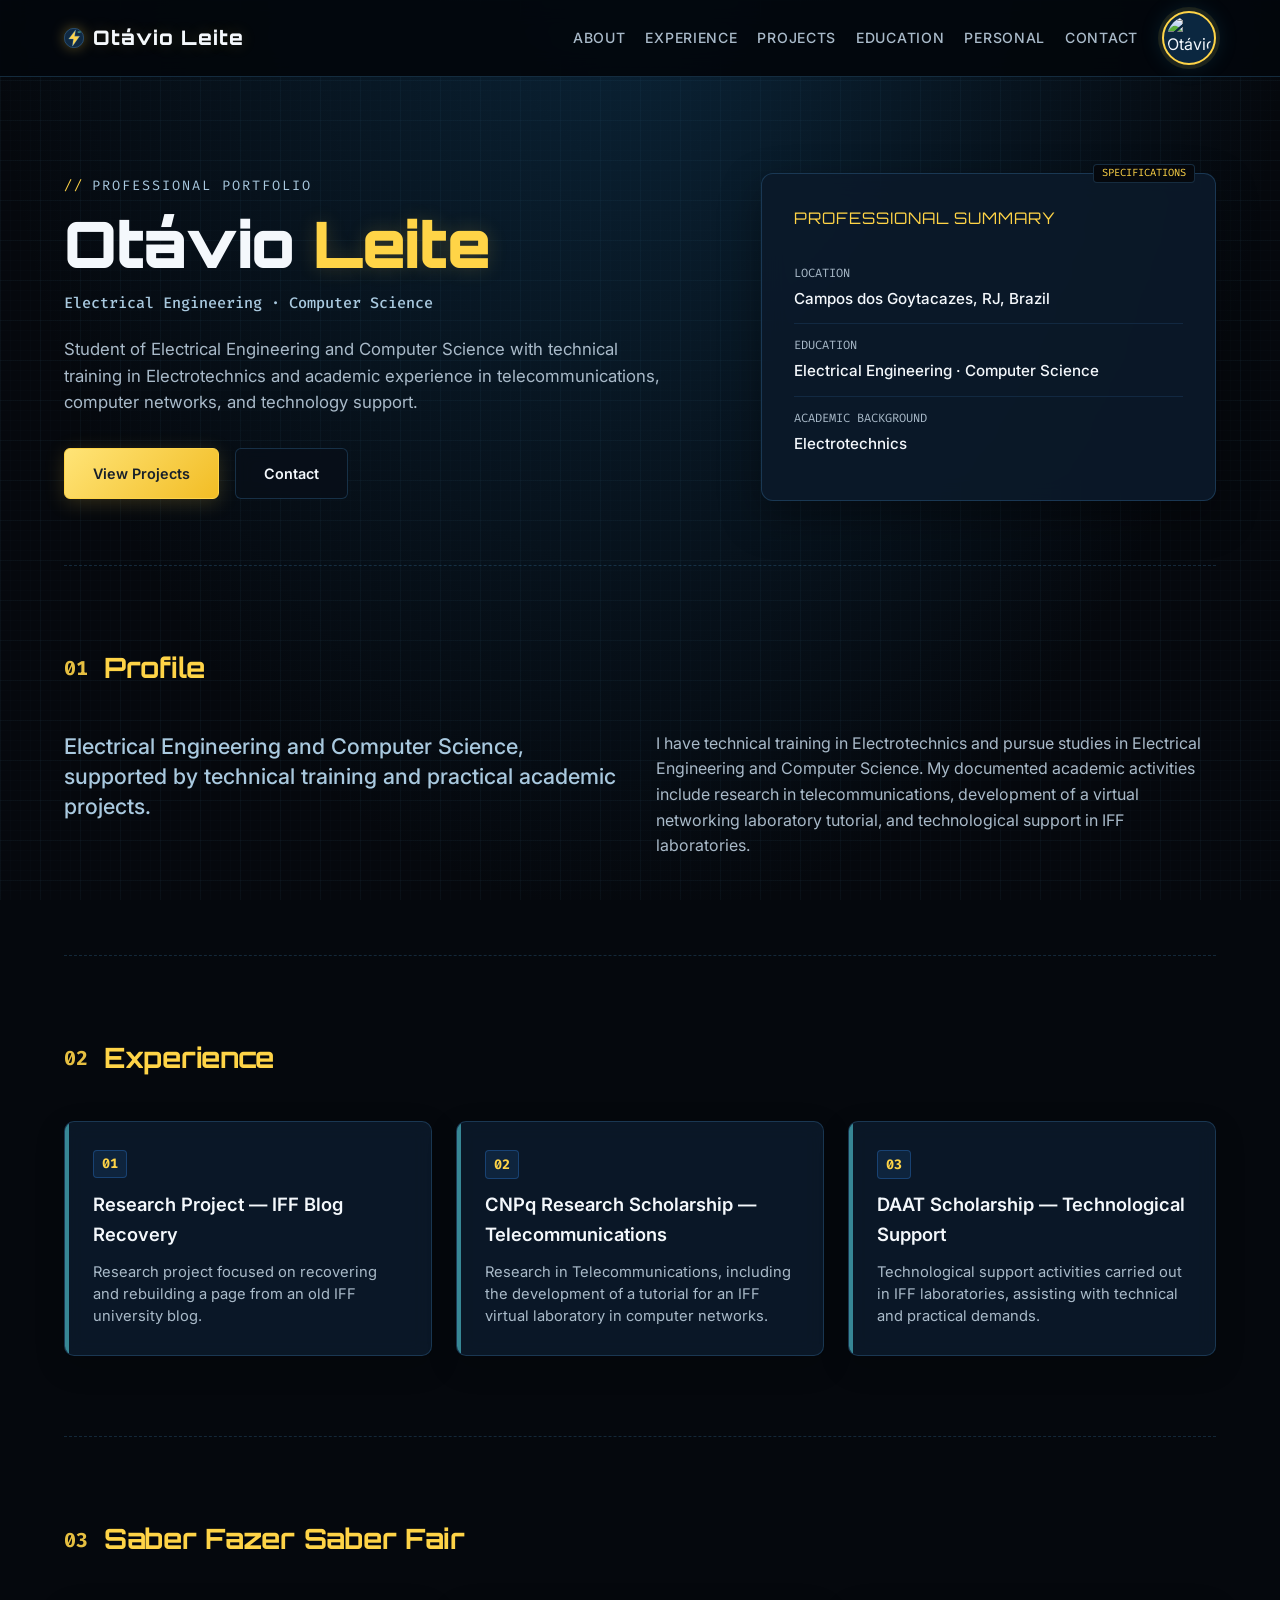
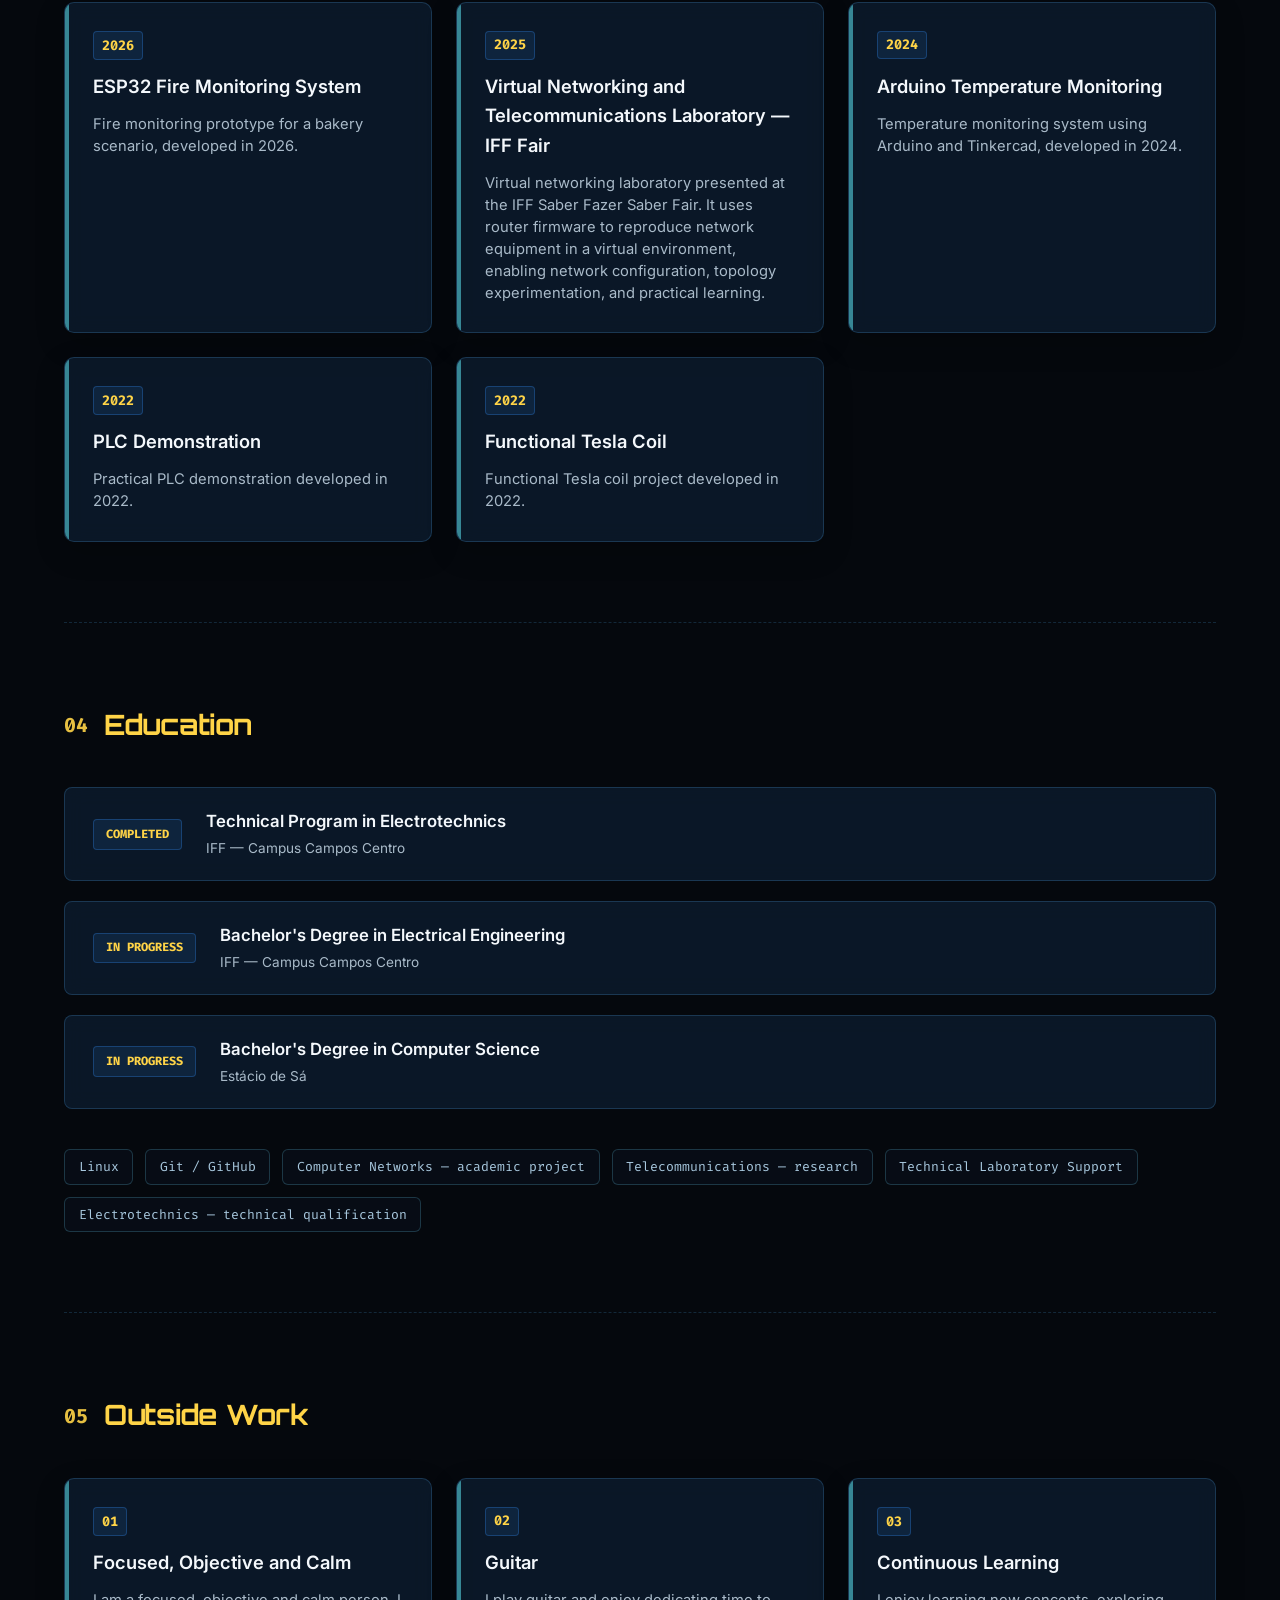
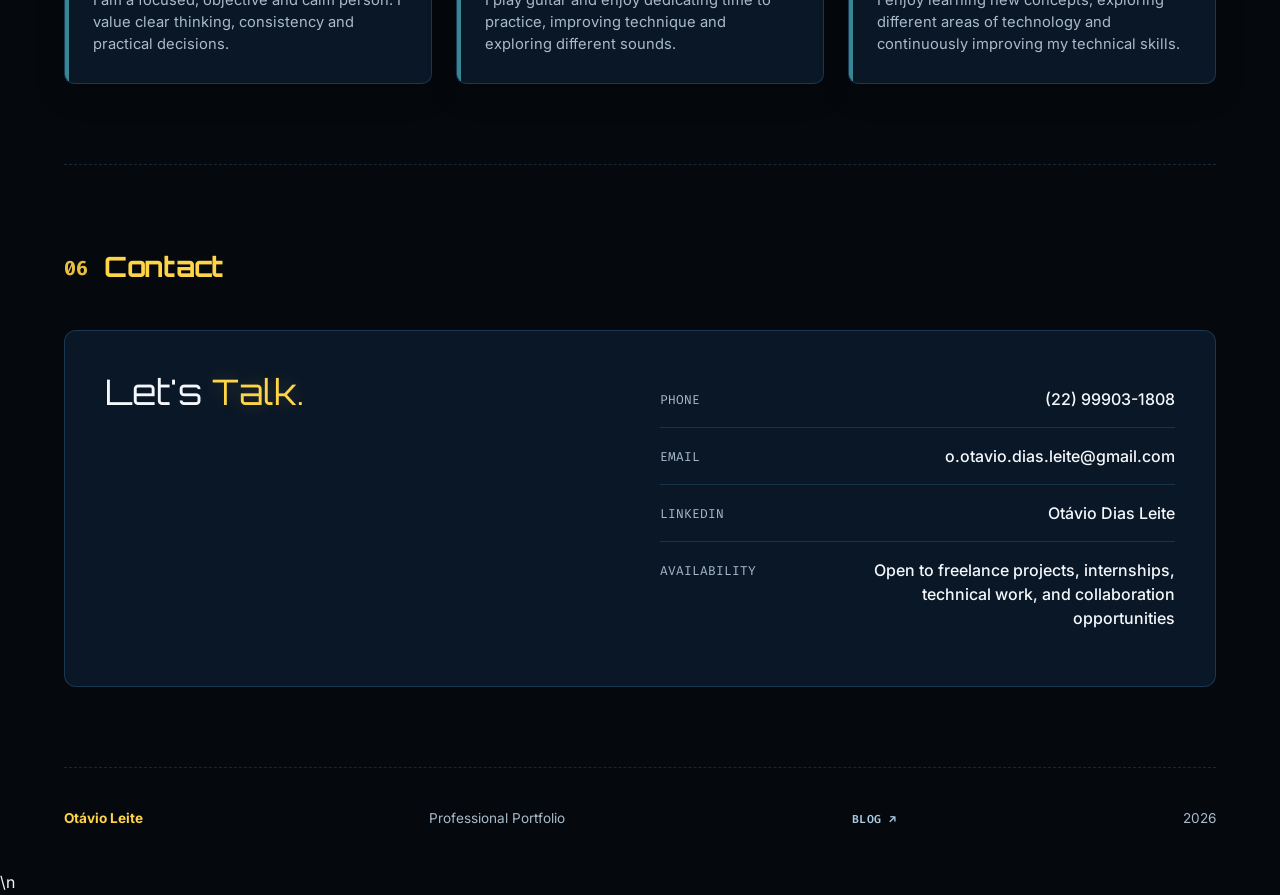
==== commit a9066fb5: "Enable automatic locale routing on the portfolio" ====
--- a/index.html
+++ b/index.html
@@ -1994,7 +1994,7 @@
     }
   </script>
 
-</body>
+  <script src="locale-router.js" defer></script>\n</body>
 </html>
 
 <style>
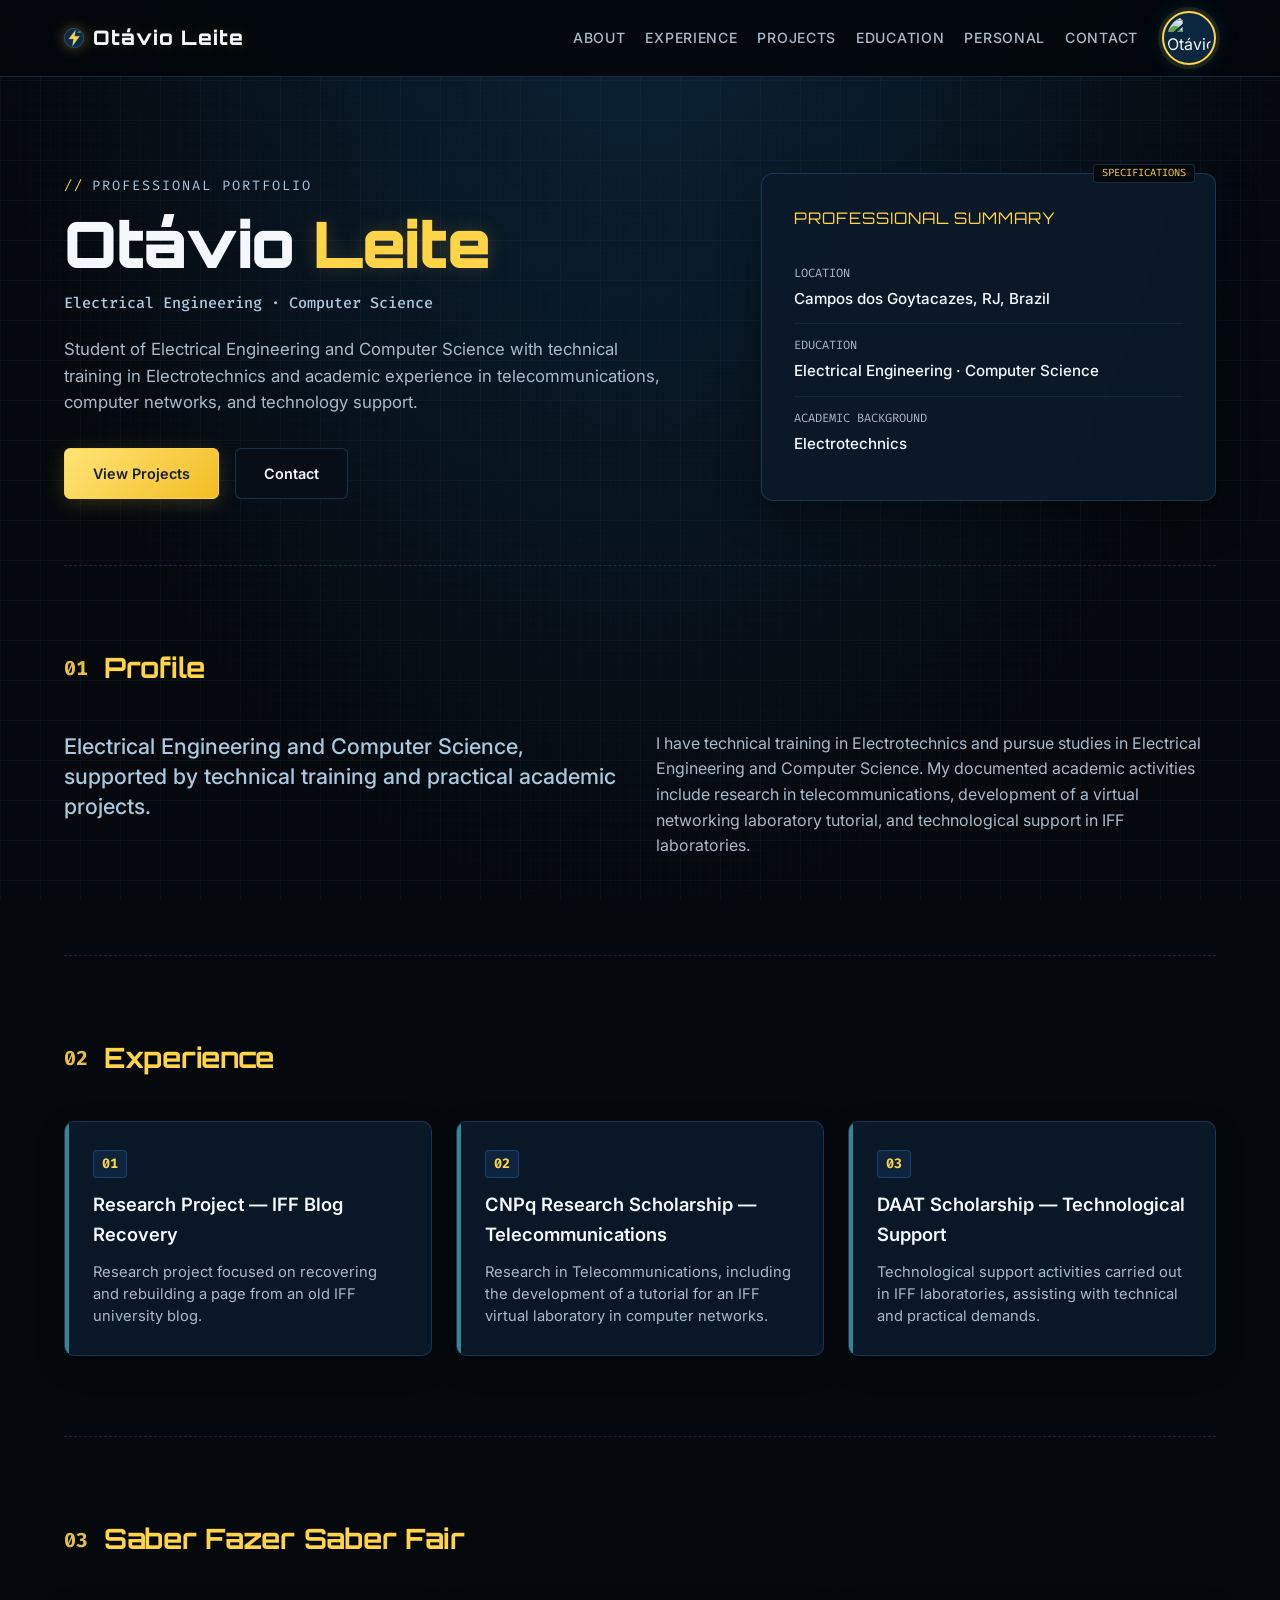
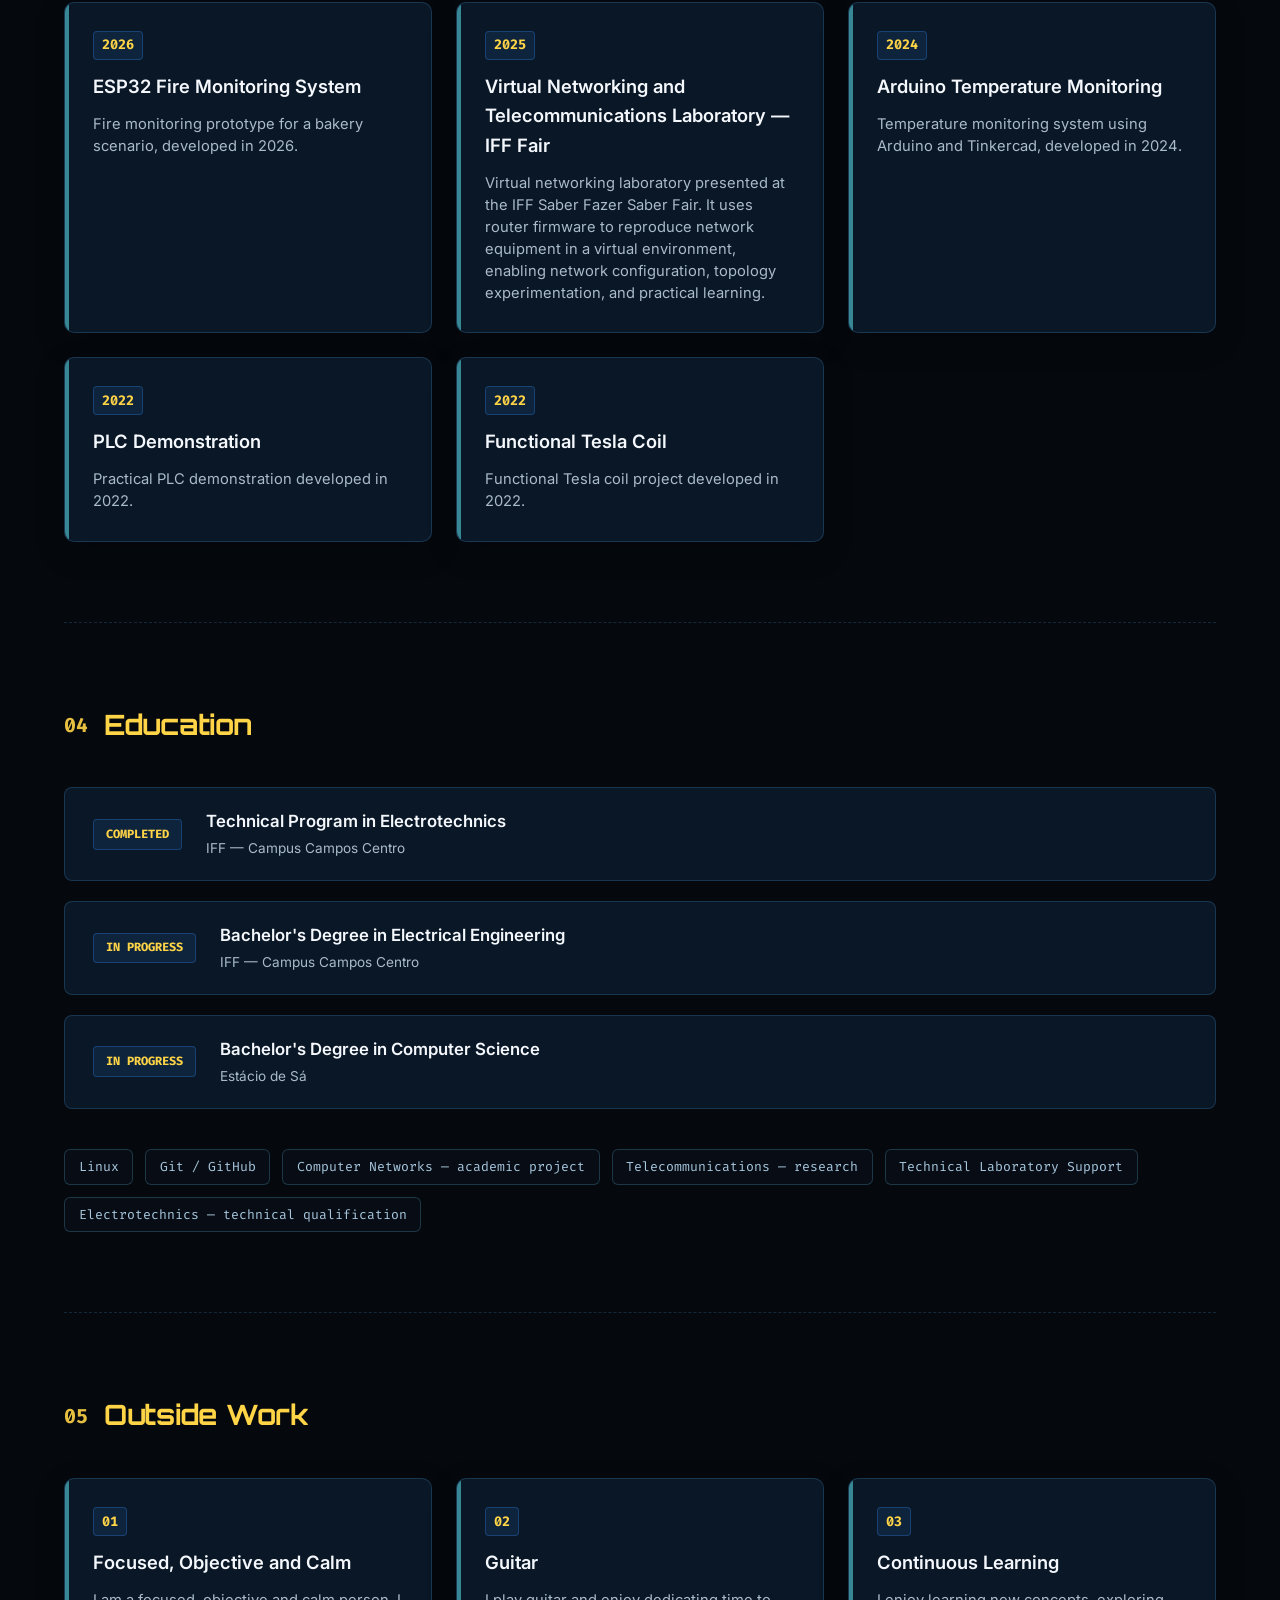
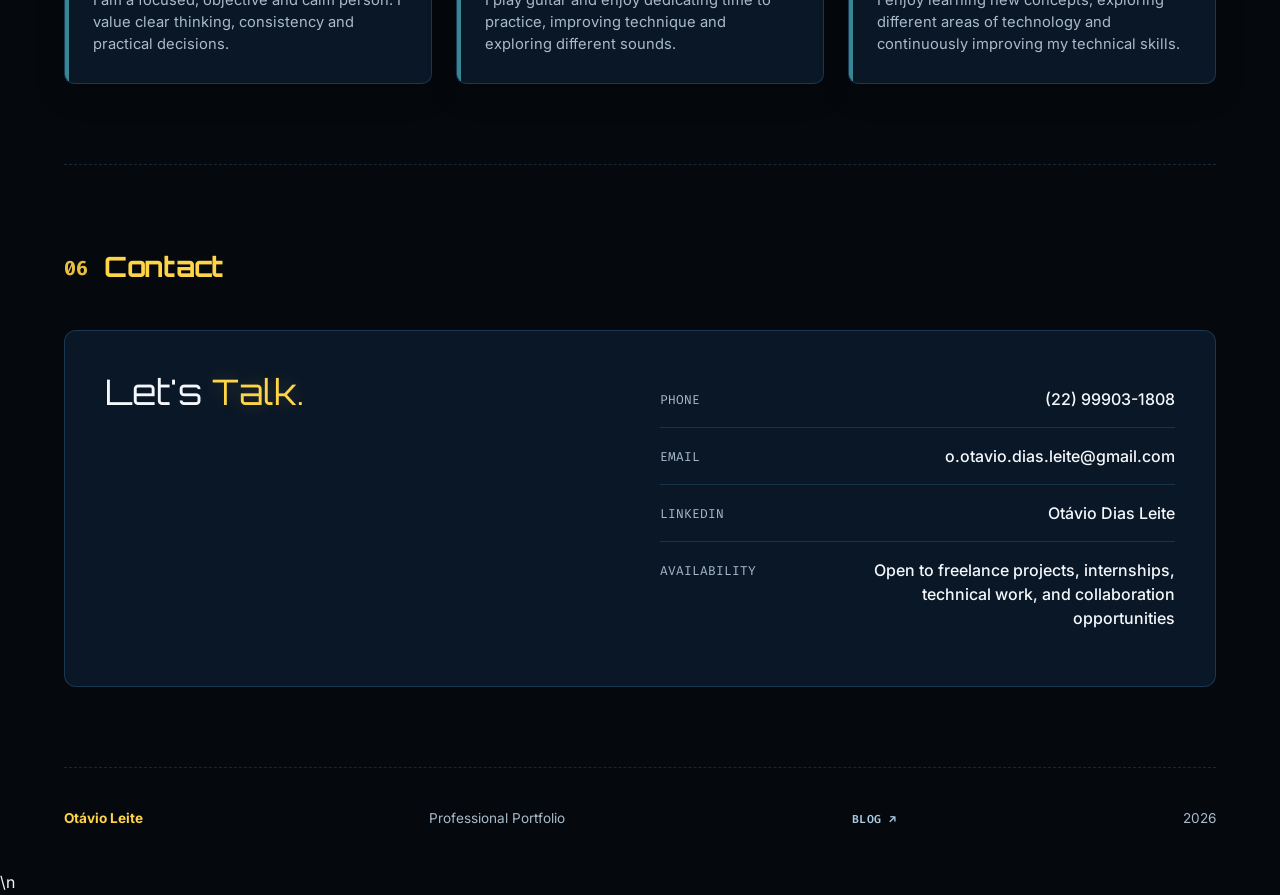
==== commit 4a53c87a: "Use shared yellow lightning favicon asset" ====
--- a/index.html
+++ b/index.html
@@ -19,7 +19,7 @@
   </script>
   <title>Otávio Leite — Portfolio</title>
   <meta name="theme-color" content="#071321">
-  <link rel="icon" type="image/svg+xml" href="data:image/svg+xml,%3Csvg%20xmlns%3D%22http%3A%2F%2Fwww.w3.org%2F2000%2Fsvg%22%20viewBox%3D%220%200%2064%2064%22%3E%3Ccircle%20cx%3D%2232%22%20cy%3D%2232%22%20r%3D%2231%22%20fill%3D%22%23102A43%22%2F%3E%3Cpath%20d%3D%22M37%206%2015%2035h15l-3%2023%2023-32H34z%22%20fill%3D%22%23FFD447%22%2F%3E%3Cpath%20d%3D%22M45%2013h7%22%20stroke%3D%22%2354C6A5%22%20stroke-width%3D%223%22%20stroke-linecap%3D%22round%22%2F%3E%3C%2Fsvg%3E">
+  <link rel="icon" type="image/svg+xml" href="assets/favicon.svg">
 
   <!-- Fonts -->
   <link rel="preconnect" href="https://fonts.googleapis.com">
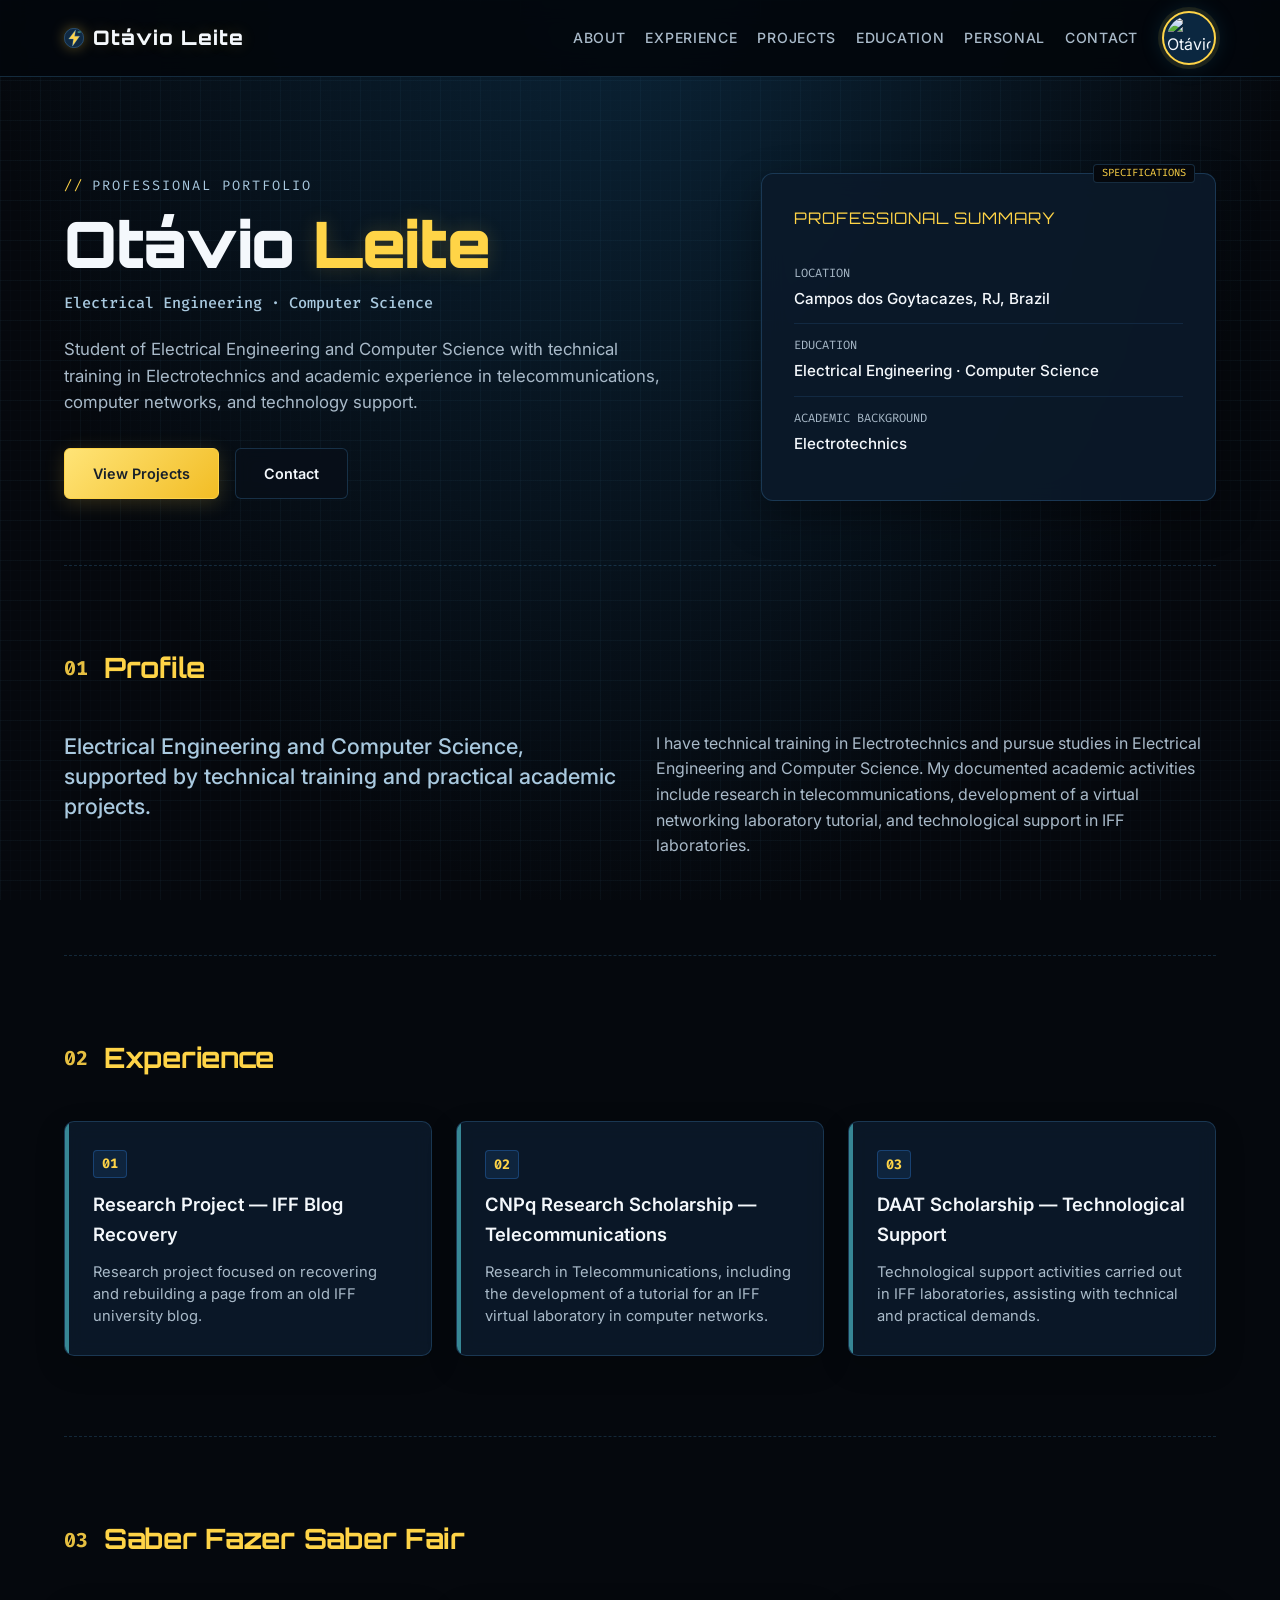
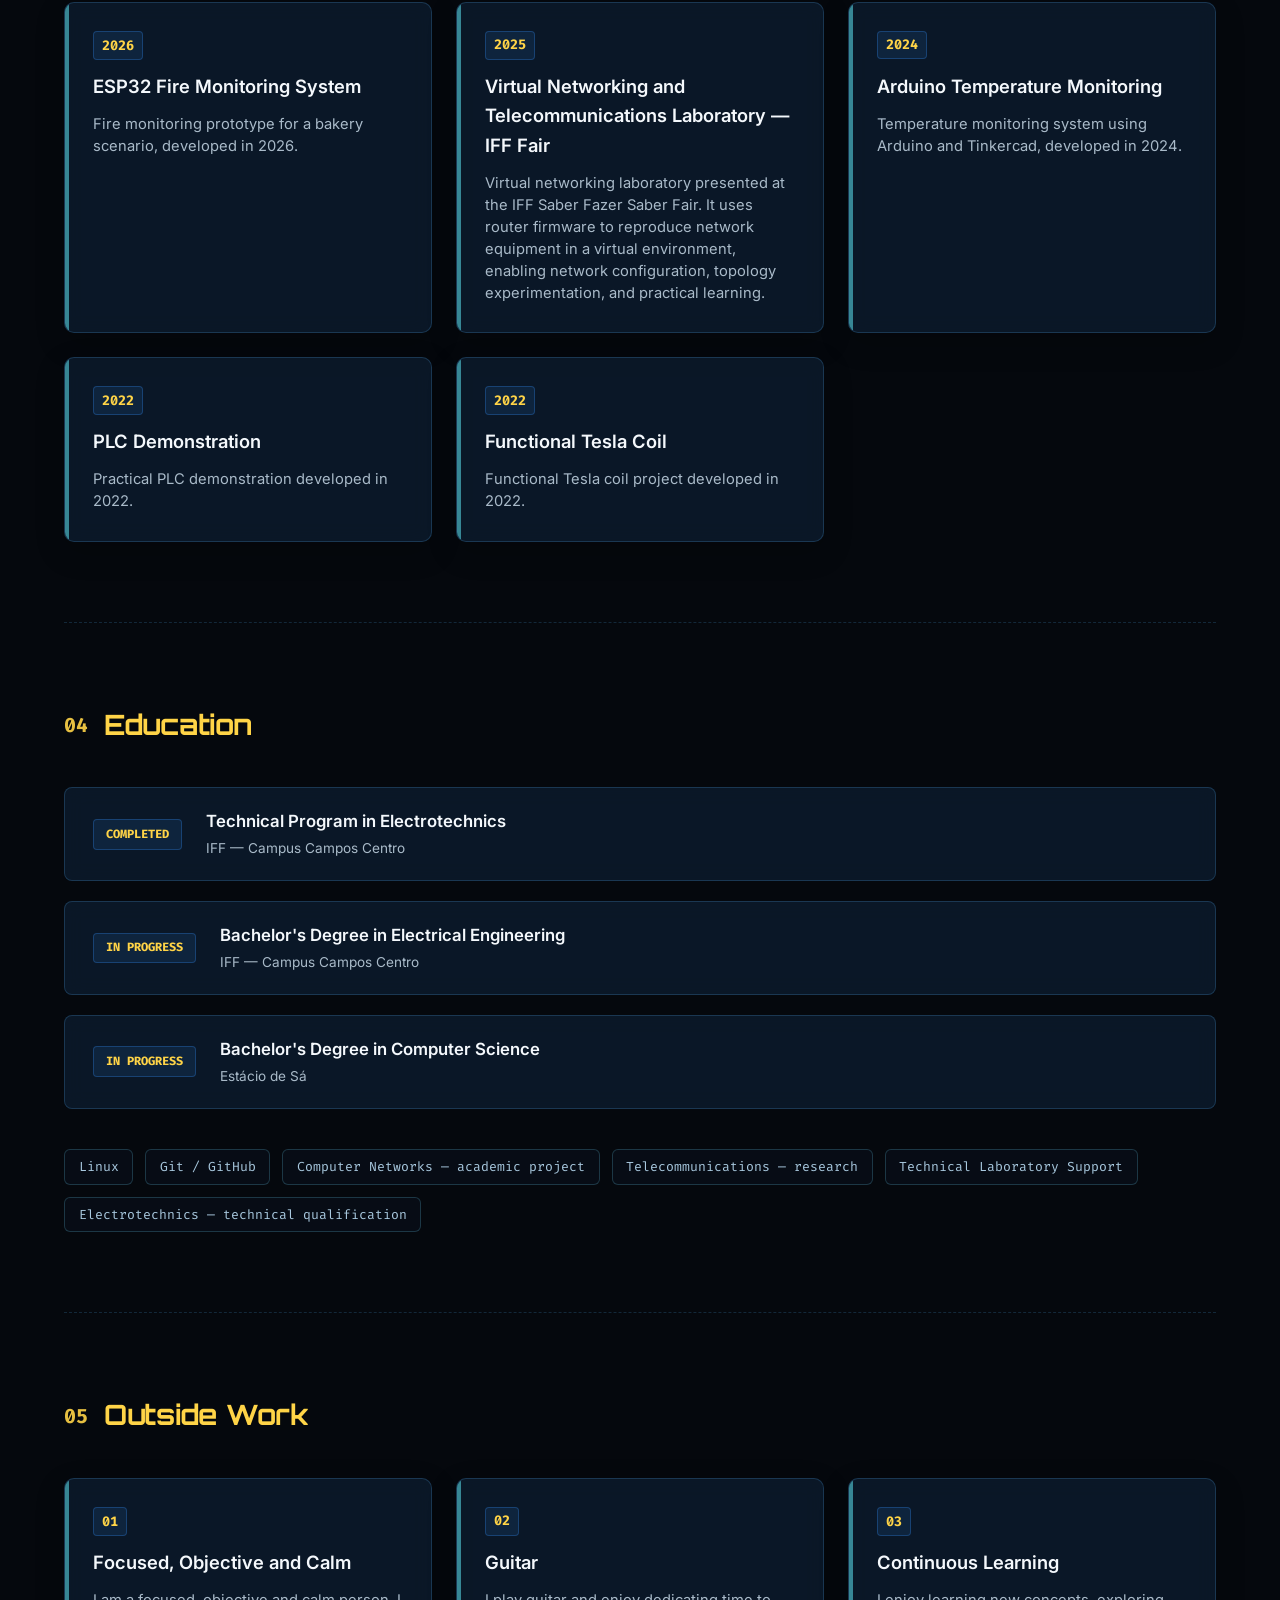
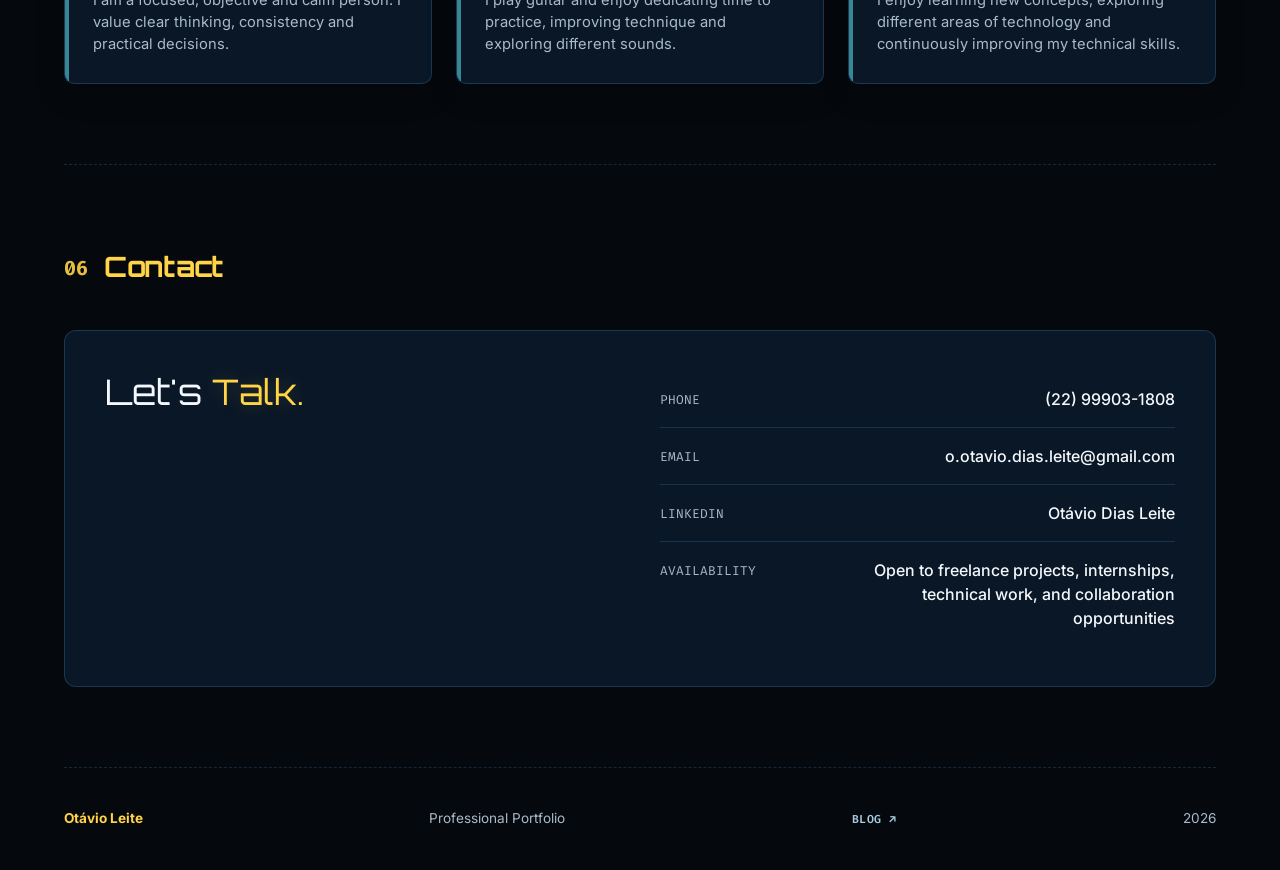
==== commit 742a836b: "Run portfolio locale router once after page parsing" ====
--- a/index.html
+++ b/index.html
@@ -961,7 +961,6 @@
     .profile-photo:hover,.profile-photo:focus-visible{transform:scale(1.28);box-shadow:0 0 0 5px rgba(255,212,71,.17),0 8px 26px rgba(0,0,0,.32);border-color:#54c6a5}
     @media(prefers-reduced-motion:reduce){.profile-photo{transition:none}}
   </style>
-  <script src="./locale-router.js"></script>
 </head>
 
 <body>
@@ -1994,7 +1993,8 @@
     }
   </script>
 
-  <script src="locale-router.js" defer></script>\n</body>
+  <script src="locale-router.js" defer></script>
+</body>
 </html>
 
 <style>
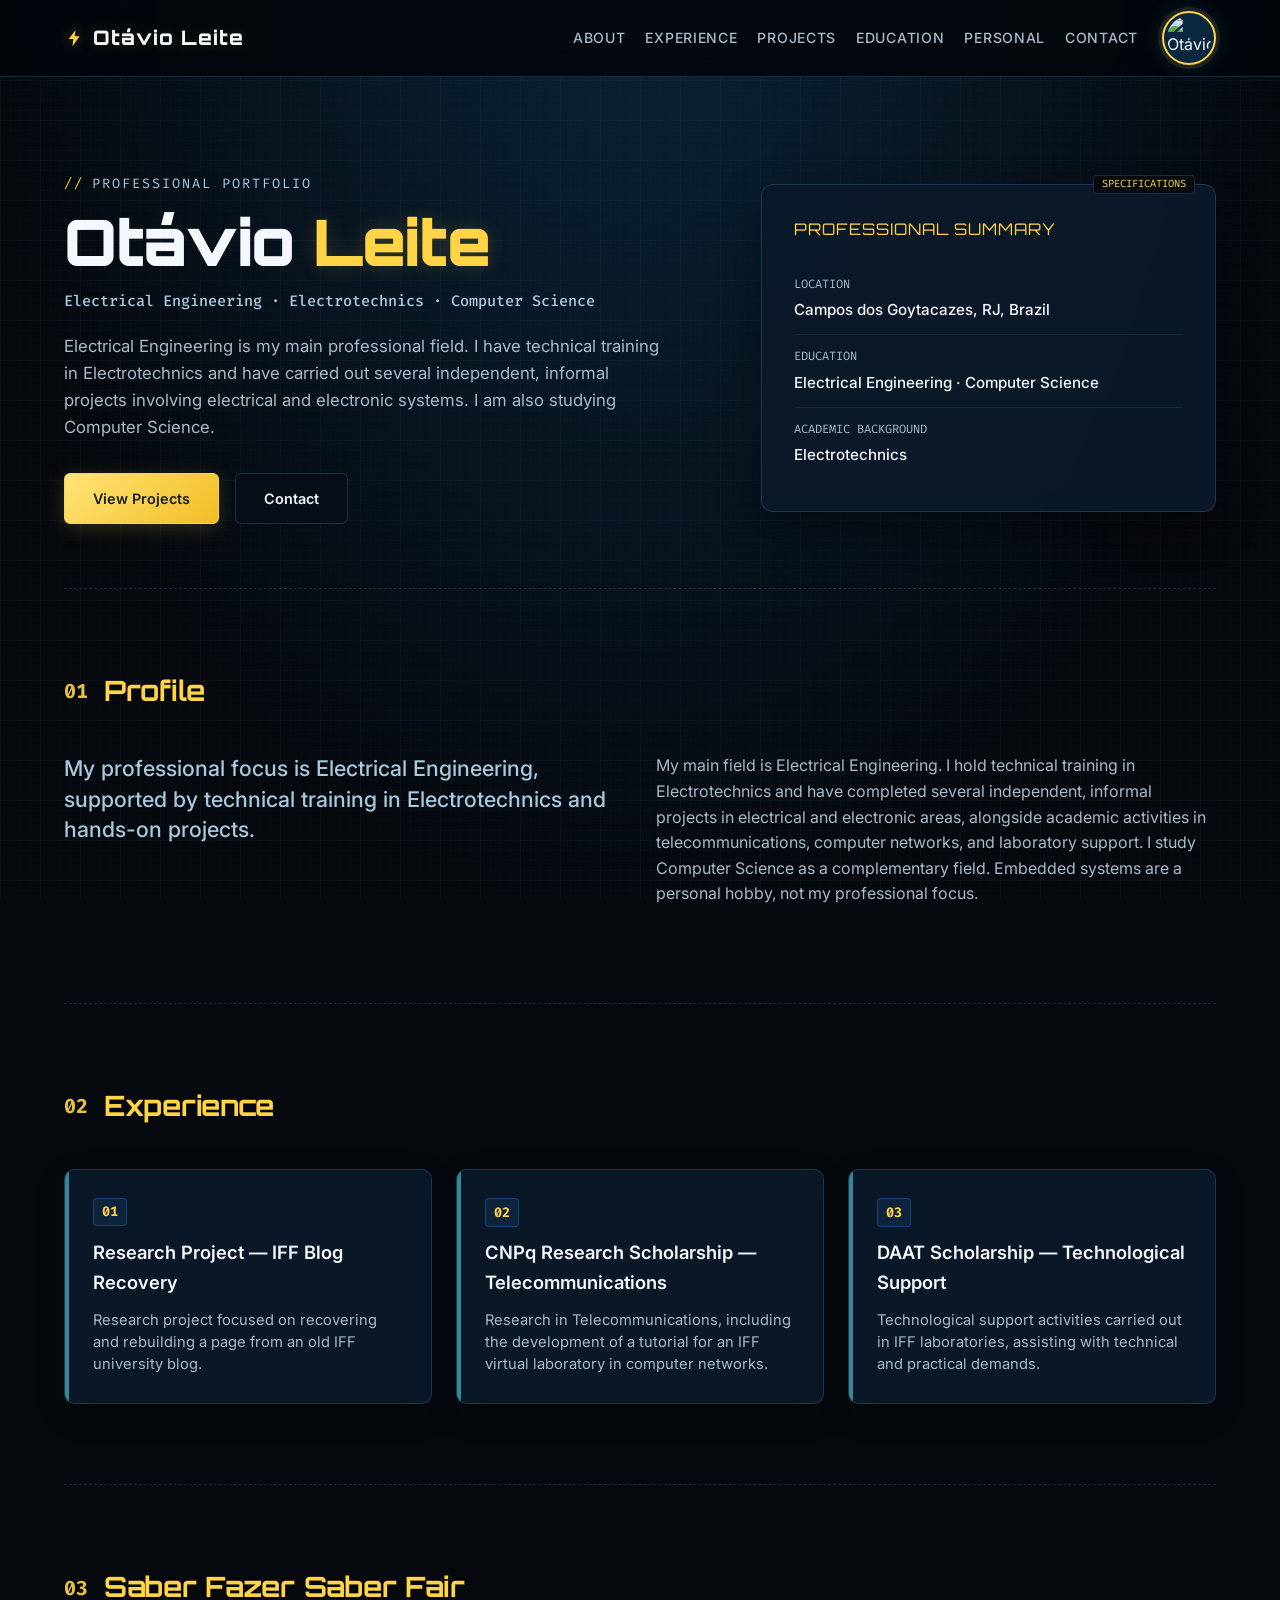
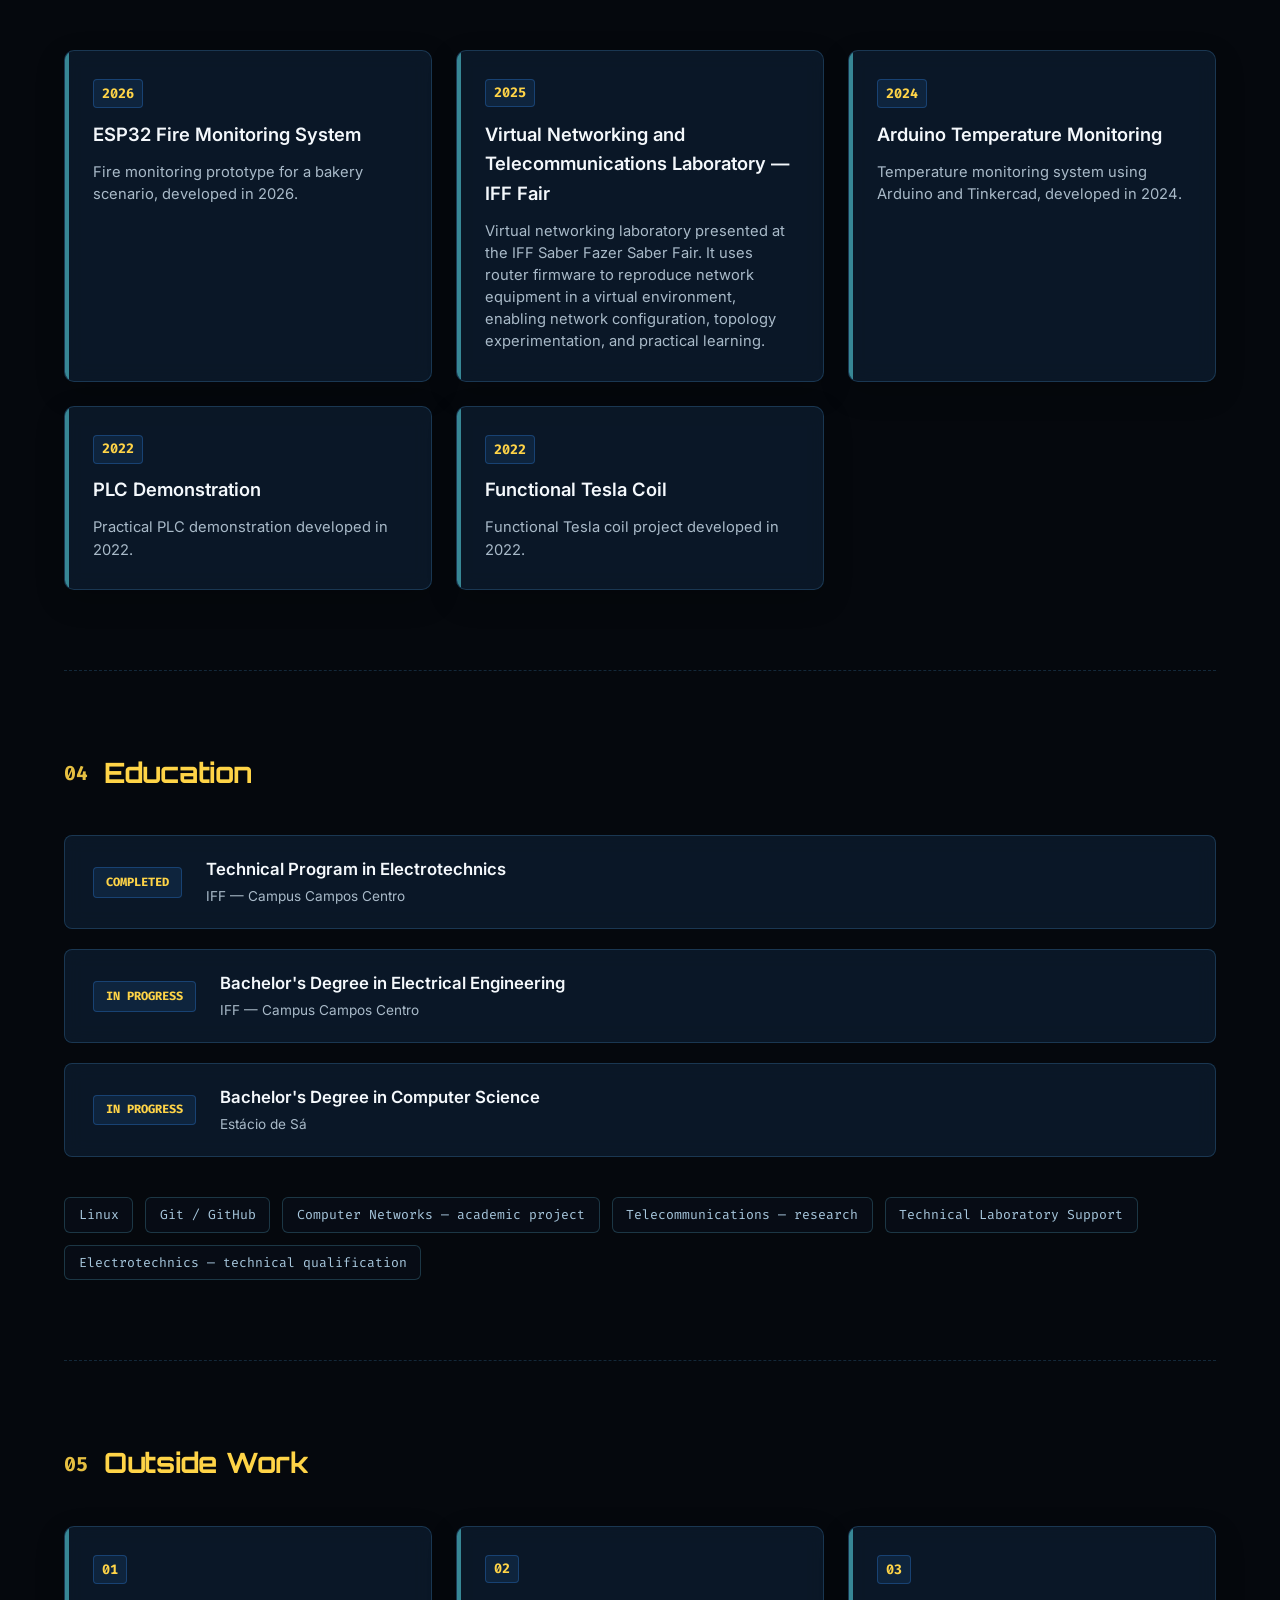
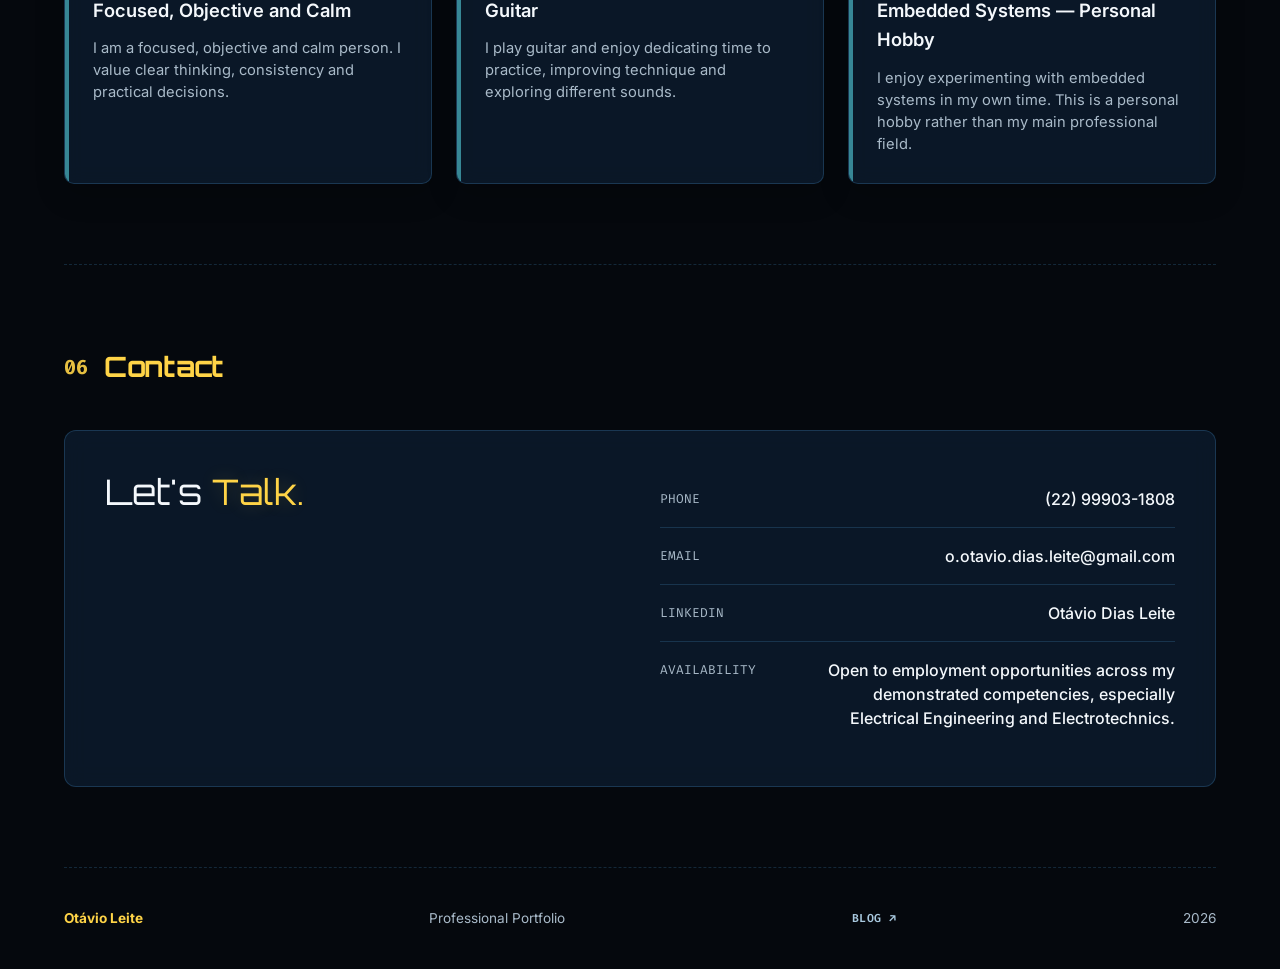
==== commit 5fbb5bb9: "Refocus portfolio on electrical engineering and update lightning mark" ====
--- a/index.html
+++ b/index.html
@@ -19,7 +19,7 @@
   </script>
   <title>Otávio Leite — Portfolio</title>
   <meta name="theme-color" content="#071321">
-  <link rel="icon" type="image/svg+xml" href="assets/favicon.svg">
+  <link rel="icon" type="image/svg+xml" href="assets/favicon.svg?v=4">
 
   <!-- Fonts -->
   <link rel="preconnect" href="https://fonts.googleapis.com">
@@ -214,7 +214,7 @@
       text-shadow: 0 0 20px var(--purple-glow);
     }
 
-    .lock-icon {
+    .bolt-icon {
       width: 1.05rem;
       height: 1.05rem;
       flex: 0 0 auto;
@@ -969,7 +969,7 @@
     <div class="container header">
 
       <a class="brand" href="#home">
-        <svg class="lock-icon" viewBox="0 0 64 64" aria-hidden="true" focusable="false"><circle cx="32" cy="32" r="31" fill="#102A43"/><path d="M37 6 15 35h15l-3 23 23-32H34z" fill="#FFD447"/><path d="M45 13h7" stroke="#54C6A5" stroke-width="3" stroke-linecap="round"/></svg>
+        <svg class="lock-icon" viewBox="0 0 64 64" aria-hidden="true" focusable="false"><path d="M37 6 15 35h15l-3 23 23-32H34z" fill="#FFD447"/></svg>
         <span>Otávio Leite</span>
       </a>
 
@@ -1525,8 +1525,8 @@
 
         hero: {
           eyebrow: "Professional Portfolio",
-          role: "Electrical Engineering · Computer Science",
-          text: "Student of Electrical Engineering and Computer Science with technical training in Electrotechnics and academic experience in telecommunications, computer networks, and technology support.",
+          role: "Electrical Engineering · Electrotechnics · Computer Science",
+          text: "Electrical Engineering is my main professional field. I have technical training in Electrotechnics and have carried out several independent, informal projects involving electrical and electronic systems. I am also studying Computer Science.",
           projects: "View Projects",
           contact: "Contact"
         },
@@ -1543,8 +1543,8 @@
 
         about: {
           title: "Profile",
-          lead: "Electrical Engineering and Computer Science, supported by technical training and practical academic projects.",
-          p1: "I have technical training in Electrotechnics and pursue studies in Electrical Engineering and Computer Science. My documented academic activities include research in telecommunications, development of a virtual networking laboratory tutorial, and technological support in IFF laboratories."
+          lead: "My professional focus is Electrical Engineering, supported by technical training in Electrotechnics and hands-on projects.",
+          p1: "My main field is Electrical Engineering. I hold technical training in Electrotechnics and have completed several independent, informal projects in electrical and electronic areas, alongside academic activities in telecommunications, computer networks, and laboratory support. I study Computer Science as a complementary field. Embedded systems are a personal hobby, not my professional focus."
         },
 
         experience: {
@@ -1644,8 +1644,8 @@
           },
 
           p3: {
-            title: "Continuous Learning",
-            text: "I enjoy learning new concepts, exploring different areas of technology and continuously improving my technical skills."
+            title: "Embedded Systems — Personal Hobby",
+            text: "I enjoy experimenting with embedded systems in my own time. This is a personal hobby rather than my main professional field."
           }
 
         },
@@ -1660,7 +1660,7 @@
 
           availabilityLabel: "Availability",
 
-          availability: "Open to freelance projects, internships, technical work, and collaboration opportunities"
+          availability: "Open to employment opportunities across my demonstrated competencies, especially Electrical Engineering and Electrotechnics."
 
         },
 
@@ -1683,8 +1683,8 @@
 
         hero: {
           eyebrow: "Portfólio Profissional",
-          role: "Engenharia Elétrica · Ciência da Computação · Eletrotécnica",
-          text: "Estudante de Engenharia Elétrica e Ciência da Computação, com formação técnica em Eletrotécnica e experiências acadêmicas em telecomunicações, redes de computadores e apoio tecnológico.",
+          role: "Engenharia Elétrica · Eletrotécnica · Ciência da Computação",
+          text: "Minha área profissional é a Engenharia Elétrica. Tenho formação técnica em Eletrotécnica e já realizei diversos projetos independentes e informais envolvendo sistemas elétricos e eletrônicos. Também curso Ciência da Computação.",
           projects: "Ver Projetos",
           contact: "Contato"
         },
@@ -1701,8 +1701,8 @@
 
         about: {
           title: "Perfil",
-          lead: "Formação em Engenharia Elétrica e Ciência da Computação, com base técnica em Eletrotécnica e projetos acadêmicos realizados.",
-          p1: "Tenho formação técnica em Eletrotécnica e curso Engenharia Elétrica e Ciência da Computação. Minhas experiências acadêmicas documentadas incluem pesquisa em telecomunicações, desenvolvimento de tutorial para laboratório virtual de redes e atividades de apoio tecnológico em laboratórios do IFF."
+          lead: "Minha área profissional é a Engenharia Elétrica, com formação técnica em Eletrotécnica e experiência prática em projetos.",
+          p1: "Minha área é a Engenharia Elétrica. Tenho formação técnica em Eletrotécnica e já desenvolvi diversos projetos independentes e informais nas áreas elétrica e eletrônica, além de atividades acadêmicas em telecomunicações, redes de computadores e apoio em laboratório. Curso Ciência da Computação como área complementar. Sistemas embarcados são um hobby pessoal, não meu foco profissional."
         },
 
         experience: {
@@ -1802,8 +1802,8 @@
           },
 
           p3: {
-            title: "Aprendizado Contínuo",
-            text: "Gosto de aprender novos conceitos, explorar diferentes áreas da tecnologia e aprimorar continuamente minhas habilidades técnicas."
+            title: "Sistemas Embarcados — Hobby",
+            text: "Gosto de experimentar com sistemas embarcados no meu tempo livre. É um hobby pessoal, não minha área profissional principal."
           }
 
         },
@@ -1818,7 +1818,7 @@
 
           availabilityLabel: "Disponibilidade",
 
-          availability: "Aceito propostas de freelancer, estágio, trabalhos técnicos e oportunidades de colaboração."
+          availability: "Estou aberto a oportunidades de emprego em todas as minhas competências comprovadas, especialmente Engenharia Elétrica e Eletrotécnica."
 
         },
 
@@ -1832,8 +1832,8 @@
         nav: { about: "关于", experience: "经历", projects: "项目", education: "教育", personal: "个人", contact: "联系" },
         hero: {
           eyebrow: "个人专业作品集",
-          role: "电气工程 · 计算机科学",
-          text: "电气工程与计算机科学专业学生，拥有电工技术背景，并参与过电信研究、计算机网络虚拟实验室教程开发及技术支持活动。",
+          role: "电气工程 · 电工技术 · 计算机科学",
+          text: "我的职业领域是电气工程。我接受过电工技术培训，并独立完成过多个非正式的电气与电子项目。我也在学习计算机科学。",
           projects: "查看项目", contact: "联系"
         },
         summary: {
@@ -1841,8 +1841,8 @@
           educationLabel: "学历", education: "电气工程 · 计算机科学", focusLabel: "学术背景", focus: "电工技术"
         },
         about: {
-          title: "个人简介", lead: "通过电工技术连接硬件和代码。",
-          p1: "我在弗卢米嫩塞联邦学院（IFF）学习电气工程，并在Estácio de Sá学习计算机科学。我拥有电工技术专业背景，多年来一直自主学习编程，尤其关注电工技术、电子学、固件以及硬件与软件的交叉领域。"
+          title: "个人简介", lead: "我的职业重点是电气工程，并以电工技术培训和实践项目为基础。",
+          p1: "我的主要专业领域是电气工程。我接受过电工技术培训，并独立完成过多个非正式的电气与电子项目，也参与过电信、计算机网络和实验室支持方面的学术活动。我同时学习计算机科学。嵌入式系统是我的个人爱好，而非职业重点。"
         },
         experience: {
           title: "经历",
@@ -1869,11 +1869,11 @@
           title: "工作之外",
           p1: { title: "专注、务实、沉稳", text: "我是一个专注、务实且沉稳的人。我重视清晰的思考、持续性和实际决策。" },
           p2: { title: "吉他", text: "我弹吉他，喜欢投入时间练习、提升技巧并探索不同的音色。" },
-          p3: { title: "持续学习", text: "我喜欢学习新概念、探索技术的不同领域，并持续提升自己的技术能力。" }
+          p3: { title: "嵌入式系统 — 个人爱好", text: "我喜欢在业余时间研究和尝试嵌入式系统。这是个人爱好，而非我的主要职业领域。" }
         },
         contact: {
           title: "联系方式", headline: "让我们<span>交流。</span>", phoneLabel: "电话",
-          availabilityLabel: "合作意向", availability: "欢迎自由职业项目、实习、技术工作及合作机会。"
+          availabilityLabel: "合作意向", availability: "我愿意接受与自身已具备能力相符的工作机会，尤其是电气工程和电工技术领域。"
         },
         footer: { focus: "个人专业作品集" }
       }
@@ -1921,73 +1921,6 @@
       document.title = selected === "pt" ? "Otávio Leite — Portfólio" : selected === "zh" ? "Otávio Leite — 作品集" : "Otávio Leite — Portfolio";
     }
 
-    async function detectVisitorLanguage() {
-      try { const cached = JSON.parse(localStorage.getItem(geoCacheKey) || "null"); if (cached && cached.expires > Date.now() && cached.language) return cached.language; } catch {}
-      const map = {"BR":"pt-BR","PT":"pt-PT","AO":"pt","MZ":"pt","CV":"pt","GW":"pt","ST":"pt","TL":"pt","US":"en-US","GB":"en-GB","IE":"en-IE","AU":"en-AU","NZ":"en-NZ","CA":"en-CA","IN":"en-IN","ZA":"en-ZA","NG":"en","ES":"es","MX":"es","AR":"es","CO":"es","CL":"es","PE":"es","VE":"es","EC":"es","UY":"es","PY":"es","BO":"es","CR":"es","PA":"es","DO":"es","GT":"es","HN":"es","SV":"es","NI":"es","CU":"es","FR":"fr","BE":"fr","SN":"fr","CI":"fr","CD":"fr","CH":"fr","LU":"fr","DE":"de","AT":"de","LI":"de","NL":"nl","BE_NL":"nl","IT":"it","SM":"it","VA":"it","JP":"ja","CN":"zh-CN","TW":"zh-TW","HK":"zh-TW","MO":"zh-TW","KR":"ko","KP":"ko","RU":"ru","BY":"ru","KZ":"ru","UA":"uk","PL":"pl","CZ":"cs","SK":"sk","HU":"hu","RO":"ro","MD":"ro","BG":"bg","GR":"el","TR":"tr","SA":"ar","AE":"ar","EG":"ar","MA":"ar","DZ":"ar","TN":"ar","QA":"ar","KW":"ar","BH":"ar","OM":"ar","JO":"ar","LB":"ar","IQ":"ar","IL":"he","IR":"fa","AF":"fa","PK":"ur","BD":"bn","TH":"th","VN":"vi","ID":"id","MY":"ms","SG":"en","PH":"fil","SE":"sv","NO":"no","DK":"da","FI":"fi","IS":"is","EE":"et","LV":"lv","LT":"lt","HR":"hr","RS":"sr","BA":"bs","SI":"sl","MK":"mk","AL":"sq","GE":"ka","AM":"hy","AZ":"az","KE":"sw","TZ":"sw","UG":"en","ET":"am","RW":"rw"};
-      const fallback = (() => {
-        const locales = [...(navigator.languages || []), navigator.language || ""].map(x => String(x).toLowerCase());
-        const preferred = locales.find(Boolean) || "en";
-        return preferred.startsWith("pt") ? "pt-BR" : preferred.startsWith("zh") ? (preferred.includes("tw") || preferred.includes("hk") ? "zh-TW" : "zh-CN") : preferred.split("-")[0];
-      })();
-      try {
-        const response = await fetch("https://ipwho.is/", {headers:{Accept:"application/json"},cache:"no-store",signal:AbortSignal.timeout(4500)});
-        if (!response.ok) throw new Error("GeoIP unavailable");
-        const data = await response.json();
-        if (data.success && data.country_code) { const language = map[data.country_code.toUpperCase()] || fallback; try { localStorage.setItem(geoCacheKey, JSON.stringify({language, expires:Date.now()+86400000})); } catch {} return language; }
-      } catch {}
-      return fallback;
-  }
-
-    const translationOriginals = new WeakMap();
-    const translationCacheKey = "portfolio-translation-cache-v3";
-    const geoCacheKey = "portfolio-geo-language-v1";
-    let translationCache = {};
-    try { translationCache = JSON.parse(localStorage.getItem(translationCacheKey) || "{}"); } catch {}
-    async function translateForCountry(language) {
-      const target = String(language || "en").toLowerCase().split("-")[0];
-      if (["pt","en","zh"].includes(target)) { render(target); return; }
-      render("en");
-      document.documentElement.lang = language;
-      const nodes = [];
-      const walker = document.createTreeWalker(document.body, NodeFilter.SHOW_TEXT);
-      while (walker.nextNode()) {
-        const node = walker.currentNode;
-        if (!node.nodeValue.trim() || !node.parentElement || node.parentElement.closest("script,style,code,pre,svg,math,[data-no-translate]")) continue;
-        if (!translationOriginals.has(node)) translationOriginals.set(node, node.nodeValue);
-        nodes.push(node);
-      }
-      async function translateNode(node) {
-        const raw = translationOriginals.get(node), value = raw.trim();
-        if (!value || !node.isConnected) return;
-        const key = "en|" + target + "|" + value;
-        if (translationCache[key]) {
-          const leading = raw.match(/^\\s*/)?.[0] || "", trailing = raw.match(/\\s*$/)?.[0] || "";
-          node.nodeValue = leading + translationCache[key] + trailing;
-          return;
-        }
-        try {
-          const url = new URL("https://translate.googleapis.com/translate_a/single");
-          url.search = new URLSearchParams({client:"gtx",sl:"en",tl:target,dt:"t",q:value});
-          const response = await fetch(url,{headers:{Accept:"application/json"},signal:AbortSignal.timeout(9000)});
-          if (!response.ok) return;
-          const data = await response.json();
-          const translated = Array.isArray(data?.[0]) ? data[0].map(part => part?.[0] || "").join("") : "";
-          if (translated && node.isConnected) {
-            translationCache[key] = translated;
-            const leading = raw.match(/^\\s*/)?.[0] || "", trailing = raw.match(/\\s*$/)?.[0] || "";
-            node.nodeValue = leading + translated + trailing;
-          }
-        } catch {}
-      }
-      for (let i=0;i<nodes.length;i+=12) await Promise.all(nodes.slice(i,i+12).map(translateNode));
-      try {
-        const keys = Object.keys(translationCache);
-        if (keys.length > 4000) for (const key of keys.slice(0,keys.length-4000)) delete translationCache[key];
-        localStorage.setItem(translationCacheKey,JSON.stringify(translationCache));
-      } catch {}
-      document.title = document.querySelector("h1")?.textContent.trim() + " — Portfolio";
-    }
-
     if (!document.documentElement.dataset.staticLocale) {
       render("en");
     }
